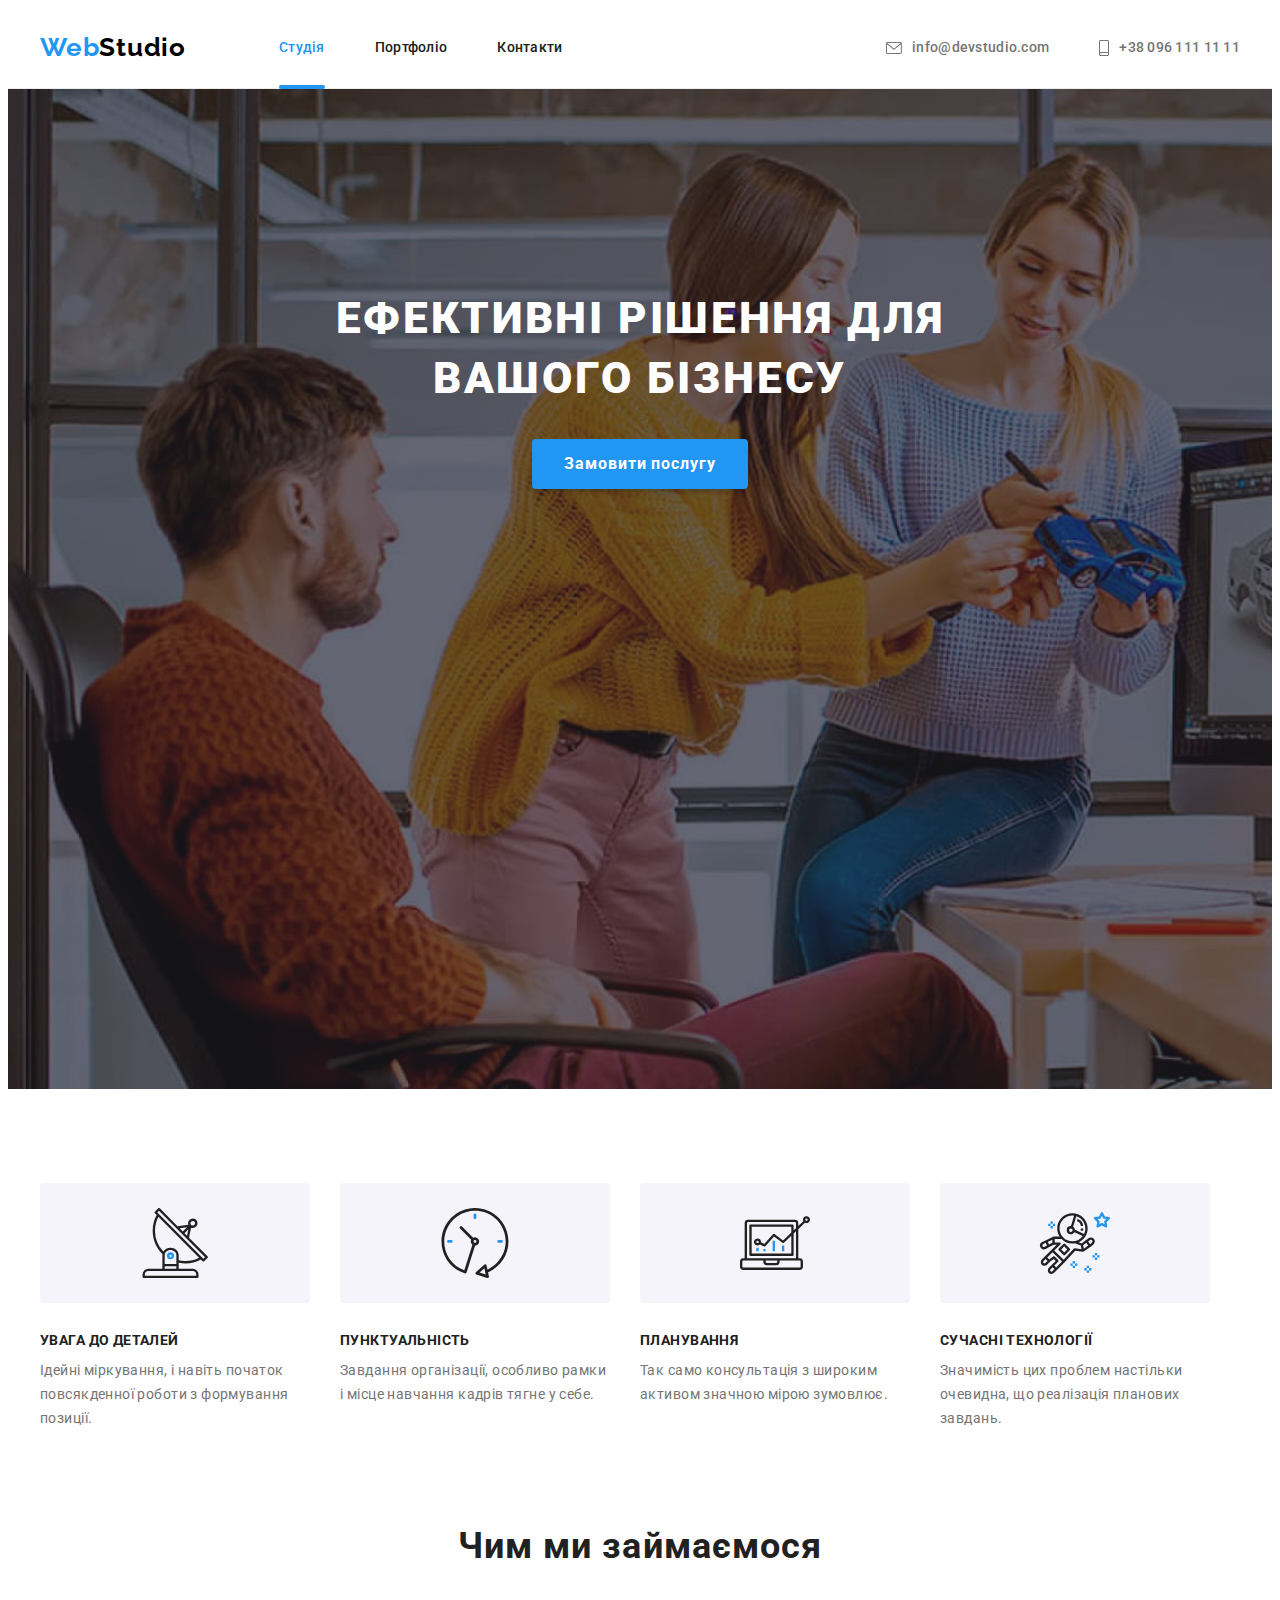
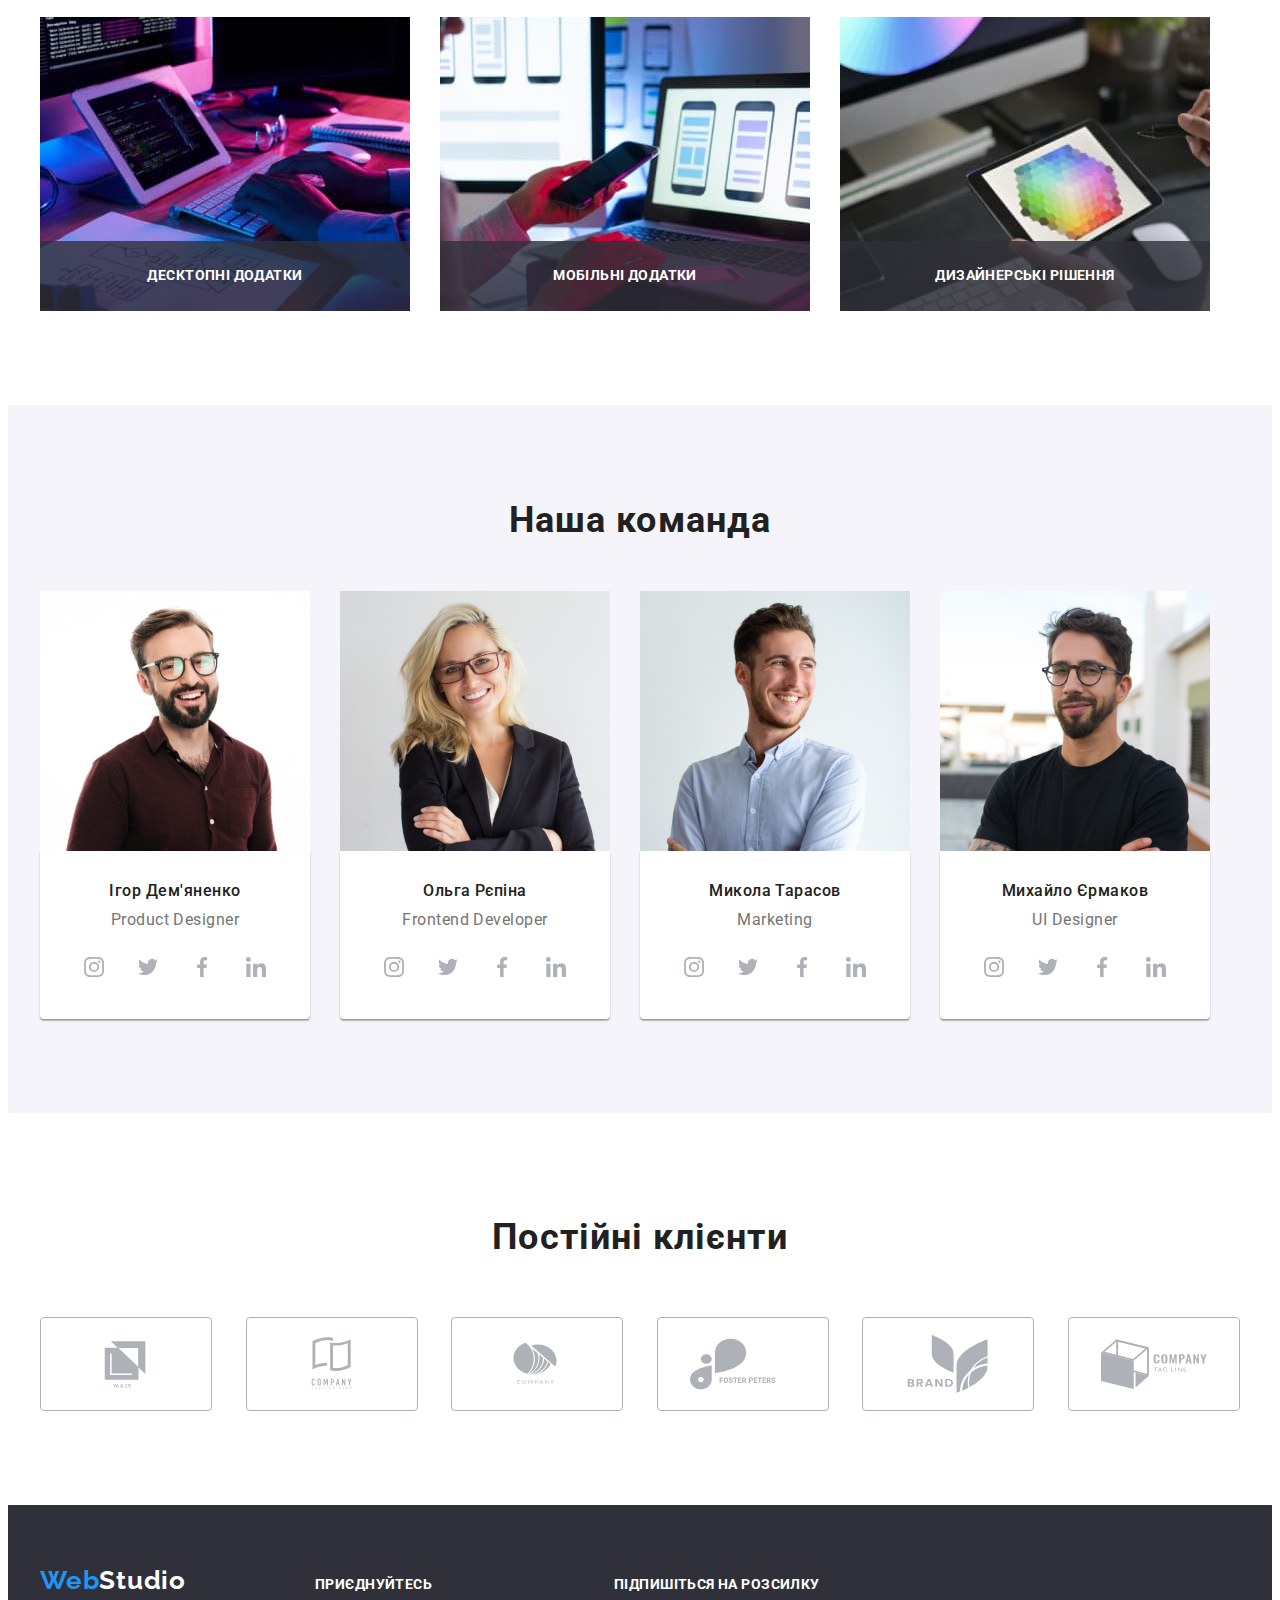
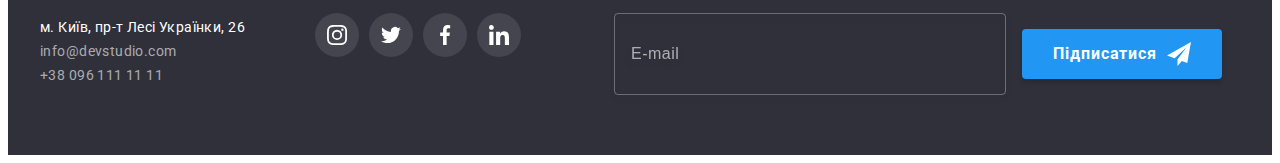
==== index.html @ be8a94b7 "add files" ====
<!DOCTYPE html>
<html lang="uk">
  <head>
    <meta charset="UTF-8" />
    <meta http-equiv="X-UA-Compatible" content="IE=edge" />
    <meta name="viewport" content="width=device-width, initial-scale=1.0" />
    <title>Document</title>
    <link rel="preconnect" href="https://fonts.googleapis.com" />
    <link rel="preconnect" href="https://fonts.gstatic.com" crossorigin />
    <link
      href="https://fonts.googleapis.com/css2?family=Raleway:wght@700&family=Roboto:wght@400;500;700;900&display=swap"
      rel="stylesheet"
    />
    <link
      rel="stylesheet"
      href="https://cdnjs.cloudflare.com/ajax/libs/modern-normalize/1.1.0/modern-normalize.min.css"
      integrity="sha512-wpPYUAdjBVSE4KJnH1VR1HeZfpl1ub8YT/NKx4PuQ5NmX2tKuGu6U/JRp5y+Y8XG2tV+wKQpNHVUX03MfMFn9Q=="
      crossorigin="anonymous"
      referrerpolicy="no-referrer"
    />
    <link rel="stylesheet" href="./css/styles.css" />
    <link rel="stylesheet" href="./css/main.min.css" />
  </head>
  <body>
    <!-- хедер -->
    <header class="page-header">
      <div class="container">
        <nav class="navigate">
          <a href="./index.html" class="logo"
            ><span class="title-logo">Web</span>Studio</a
          >

          <!-- навігація -->
          <div class="nav-c">
            <ul class="site-nav">
              <li class="item current">
                <a href="./index.html" class="link">Студія</a>
              </li>
              <li class="item">
                <a href="./portfolio.html" class="link">Портфоліо</a>
              </li>
              <li class="item"><a href="" class="link">Контакти</a></li>
            </ul>
          </div>
        </nav>

        <!-- контакти -->
        <ul class="site-contacts">
          <li class="item">
            <a href="mailto:info@devstudio.com" class="contact-link link"
              ><svg class="icon-envelope" widht="16" height="12">
                <use href="./images/sprite.svg#icon-envelope"></use></svg
              >info@devstudio.com</a
            >
          </li>

          <li class="item">
            <a href="tel:+380961111111" class="contact-link link"
              ><svg class="icon-tel" widht="10" height="16">
                <use href="./images/sprite.svg#icon-smartphone"></use></svg
              >+38 096 111 11 11</a
            >
          </li>
        </ul>
      </div>
    </header>

    <main>
      <!-- герой -->
      <section class="section-hero section">
        <div class="container">
          <h1 class="hero-title">
            Ефективні рішення для <br />
            вашого бізнесу
          </h1>
          <button type="button" class="button-hero button" data-modal-open>
            Замовити послугу
          </button>
        </div>
      </section>

      <!-- блок 1 -->

      <section class="section-features section">
        <div class="container">
          <h2 class="features-title visually-hidden">Особливості</h2>

          <ul class="features-items">
            <li class="item-list">
              <div class="icon-features">
                <svg class="icon-antenna" widht="70" height="70">
                  <use href="./images/sprite.svg#icon-antenna"></use>
                </svg>
              </div>

              <h3 class="title-item-list">УВАГА ДО ДЕТАЛЕЙ</h3>
              <p class="features-items-text">
                Ідейні міркування, і навіть початок повсякденної роботи з
                формування позиції.
              </p>
            </li>

            <li class="item-list">
              <div class="icon-features">
                <svg class="icon-clock" widht="70" height="70">
                  <use href="./images/sprite.svg#icon-clock"></use>
                </svg>
              </div>
              <h3 class="title-item-list">ПУНКТУАЛЬНІСТЬ</h3>
              <p class="features-items-text">
                Завдання організації, особливо рамки і місце навчання кадрів
                тягне у себе.
              </p>
            </li>

            <li class="item-list">
              <div class="icon-features">
                <svg class="icon-diagram" widht="70" height="70">
                  <use href="./images/sprite.svg#icon-diagram"></use>
                </svg>
              </div>
              <h3 class="title-item-list">ПЛАНУВАННЯ</h3>
              <p class="features-items-text">
                Так само консультація з широким активом значною мірою зумовлює.
              </p>
            </li>

            <li class="item-list">
              <div class="icon-features">
                <svg class="icon-astronaut" widht="70" height="70">
                  <use href="./images/sprite.svg#icon-astronaut"></use>
                </svg>
              </div>
              <h3 class="title-item-list">СУЧАСНІ ТЕХНОЛОГІЇ</h3>
              <p class="features-items-text">
                Значимість цих проблем настільки очевидна, що реалізація
                планових завдань.
              </p>
            </li>
          </ul>
        </div>
      </section>

      <!-- блок 2 -->
      <section class="section-work section">
        <div class="container">
          <h2 class="work-title">Чим ми займаємося</h2>

          <ul class="work-list">
            <li class="wokr-list-item">
              <div class="wokr-list-thumb">
                <img
                  src="./images/box-1.jpg"
                  alt="працюю з кодом"
                  width="370"
                  height="294"
                  class="work-pictures pictures"
                />
                <div class="team-name-box">
                  <p class="text-wokr-list-item">Десктопні додатки</p>
                </div>
              </div>
            </li>

            <li class="wokr-list-item">
              <div class="wokr-list-thumb">
                <img
                  src="./images/box-2.jpg"
                  alt="тримаю телефон"
                  width="370"
                  height="294"
                  class="work-pictures pictures"
                />
                <div class="team-name-box">
                  <p class="text-wokr-list-item">Мобільні додатки</p>
                </div>
              </div>
            </li>

            <li class="wokr-list-item">
              <div class="wokr-list-thumb">
                <img
                  src="./images/box-3.jpg"
                  alt="вибираю колір"
                  width="370"
                  height="294"
                  class="work-pictures pictures"
                />
                <div class="team-name-box">
                  <p class="text-wokr-list-item">Дизайнерські рішення</p>
                </div>
              </div>
            </li>
          </ul>
        </div>
      </section>

      <!-- блок 3 -->
      <section class="section-team section">
        <div class="container">
          <h2 class="team-title">Наша команда</h2>
          <!-- команда -->
          <ul class="team-list">
            <li class="team-list-item">
              <img
                src="./images/igor.jpg"
                alt="Ігор Дем'яненко"
                width="270"
                height="260"
                class="team-pictures pictures"
              />
              <div class="content">
                <h3 class="team-list-name">Ігор Дем'яненко</h3>
                <p class="team-text">Product Designer</p>
                <ul class="team-social-icon-list">
                  <li class="social-icon-item">
                    <a href="" class="linc-icon">
                      <svg class="social-icon" width="20" height="20">
                        <use href="./images/sprite.svg#icon-instagram-1"></use>
                      </svg>
                    </a>
                  </li>

                  <li class="social-icon-item">
                    <a href="" class="linc-icon">
                      <svg class="social-icon" width="20" height="20">
                        <use href="./images/sprite.svg#icon-twitter-1"></use>
                      </svg>
                    </a>
                  </li>

                  <li class="social-icon-item">
                    <a href="" class="linc-icon">
                      <svg class="social-icon" width="20" height="20">
                        <use href="./images/sprite.svg#icon-facebook-1"></use>
                      </svg>
                    </a>
                  </li>

                  <li class="social-icon-item">
                    <a href="" class="linc-icon">
                      <svg class="social-icon" width="20" height="20">
                        <use href="./images/sprite.svg#icon-linkedin-1"></use>
                      </svg>
                    </a>
                  </li>
                </ul>
              </div>
            </li>

            <li class="team-list-item">
              <img
                src="./images/olga.jpg"
                alt="Ольга Рєпіна"
                width="270"
                height="260"
                class="team-pictures pictures"
              />
              <div class="content">
                <h3 class="team-list-name">Ольга Рєпіна</h3>
                <p class="team-text">Frontend Developer</p>
                <ul class="team-social-icon-list">
                  <li class="social-icon-item">
                    <a href="" class="linc-icon">
                      <svg class="social-icon" width="20" height="20">
                        <use href="./images/sprite.svg#icon-instagram-1"></use>
                      </svg>
                    </a>
                  </li>

                  <li class="social-icon-item">
                    <a href="" class="linc-icon">
                      <svg class="social-icon" width="20" height="20">
                        <use href="./images/sprite.svg#icon-twitter-1"></use>
                      </svg>
                    </a>
                  </li>

                  <li class="social-icon-item">
                    <a href="" class="linc-icon">
                      <svg class="social-icon" width="20" height="20">
                        <use href="./images/sprite.svg#icon-facebook-1"></use>
                      </svg>
                    </a>
                  </li>

                  <li class="social-icon-item">
                    <a href="" class="linc-icon">
                      <svg class="social-icon" width="20" height="20">
                        <use href="./images/sprite.svg#icon-linkedin-1"></use>
                      </svg>
                    </a>
                  </li>
                </ul>
              </div>
            </li>

            <li class="team-list-item">
              <img
                src="./images/mykola.jpg"
                alt="Микола Тарасов"
                width="270"
                height="260"
                class="team-pictures pictures"
              />
              <div class="content">
                <h3 class="team-list-name">Микола Тарасов</h3>
                <p class="team-text">Marketing</p>
                <ul class="team-social-icon-list">
                  <li class="social-icon-item">
                    <a href="" class="linc-icon">
                      <svg class="social-icon" width="20" height="20">
                        <use href="./images/sprite.svg#icon-instagram-1"></use>
                      </svg>
                    </a>
                  </li>

                  <li class="social-icon-item">
                    <a href="" class="linc-icon">
                      <svg class="social-icon" width="20" height="20">
                        <use href="./images/sprite.svg#icon-twitter-1"></use>
                      </svg>
                    </a>
                  </li>

                  <li class="social-icon-item">
                    <a href="" class="linc-icon">
                      <svg class="social-icon" width="20" height="20">
                        <use href="./images/sprite.svg#icon-facebook-1"></use>
                      </svg>
                    </a>
                  </li>

                  <li class="social-icon-item">
                    <a href="" class="linc-icon">
                      <svg class="social-icon" width="20" height="20">
                        <use href="./images/sprite.svg#icon-linkedin-1"></use>
                      </svg>
                    </a>
                  </li>
                </ul>
              </div>
            </li>

            <li class="team-list-item">
              <img
                src="./images/mykhailo.jpg"
                alt="Михайло Єрмаков"
                width="270"
                height="260"
                class="team-pictures pictures"
              />
              <div class="content">
                <h3 class="team-list-name">Михайло Єрмаков</h3>
                <p class="team-text">UI Designer</p>
                <ul class="team-social-icon-list">
                  <li class="social-icon-item">
                    <a href="" class="linc-icon">
                      <svg class="social-icon" width="20" height="20">
                        <use href="./images/sprite.svg#icon-instagram-1"></use>
                      </svg>
                    </a>
                  </li>

                  <li class="social-icon-item">
                    <a href="" class="linc-icon">
                      <svg class="social-icon" width="20" height="20">
                        <use href="./images/sprite.svg#icon-twitter-1"></use>
                      </svg>
                    </a>
                  </li>

                  <li class="social-icon-item">
                    <a href="" class="linc-icon">
                      <svg class="social-icon" width="20" height="20">
                        <use href="./images/sprite.svg#icon-facebook-1"></use>
                      </svg>
                    </a>
                  </li>

                  <li class="social-icon-item">
                    <a href="" class="linc-icon">
                      <svg class="social-icon" width="20" height="20">
                        <use href="./images/sprite.svg#icon-linkedin-1"></use>
                      </svg>
                    </a>
                  </li>
                </ul>
              </div>
            </li>
          </ul>
        </div>
      </section>
    </main>

    <!-- ПОСТІЙНІ КЛІЄНТИ -->

    <section class="section-clients section">
      <div class="container">
        <h2 class="clients-title">Постійні клієнти</h2>
        <ul class="clients-list">
          <li class="client-item">
            <a href="" class="client-linc-icon">
              <svg class="client-icon" width="106" height="60">
                <use href="./images/sprite.svg#icon-logo1"></use>
              </svg>
            </a>
          </li>

          <li class="client-item">
            <a href="" class="client-linc-icon">
              <svg class="client-icon" width="106" height="60">
                <use href="./images/sprite.svg#icon-logo-2"></use>
              </svg>
            </a>
          </li>

          <li class="client-item">
            <a href="" class="client-linc-icon">
              <svg class="client-icon" width="106" height="60">
                <use href="./images/sprite.svg#icon-client-logo-3"></use>
              </svg>
            </a>
          </li>

          <li class="client-item">
            <a href="" class="client-linc-icon">
              <svg class="client-icon" width="106" height="60">
                <use href="./images/sprite.svg#icon-logo-4"></use>
              </svg>
            </a>
          </li>

          <li class="client-item">
            <a href="" class="client-linc-icon">
              <svg class="client-icon" width="106" height="60">
                <use href="./images/sprite.svg#icon-logo-5"></use>
              </svg>
            </a>
          </li>

          <li class="client-item">
            <a href="" class="client-linc-icon">
              <svg class="client-icon" width="106" height="60">
                <use href="./images/sprite.svg#icon-logo-6"></use>
              </svg>
            </a>
          </li>
        </ul>
      </div>
    </section>

    <!-- футер -->
    <footer class="footer-items">
      <div class="container">
        <div class="address-container">
          <a href="./index.html" class="logo logo-footer"
            ><span class="title-logo">Web</span>Studio
          </a>

          <!-- адреса -->
          <address class="address-items">
            <div class="address-container">
              <ul class="address-list">
                <li class="address-place">
                  <a
                    href="https://www.google.com/maps/place/%D0%B1%D1%83%D0%BB%D1%8C%D0%B2%D0%B0%D1%80+%D0%9B%D0%B5%D1%81%D1%96+%D0%A3%D0%BA%D1%80%D0%B0%D1%97%D0%BD%D0%BA%D0%B8,+26,+%D0%9A%D0%B8%D1%97%D0%B2,+02000/@50.4267703,30.537616,18z/data=!4m5!3m4!1s0x40d4cf0e033ecbe9:0x57a4dffefec77da0!8m2!3d50.4265807!4d30.5383859"
                    target="_blank"
                    rel="noopener noreferrer"
                    class="link"
                    ><span class="place-text"
                      >м. Київ, пр-т Лесі Українки, 26</span
                    >
                  </a>
                </li>
                <li class="address-contacts">
                  <a href="mailto:info@devstudio.com" class="link"
                    >info@devstudio.com</a
                  >
                </li>

                <li class="address-contacts">
                  <a href="tel:+380961111111" class="link">+38 096 111 11 11</a>
                </li>
              </ul>
            </div>
          </address>
        </div>

        <div class="social-container">
          <h2 class="footer-social-title">Приєднуйтесь</h2>
          <ul class="footer-social-icon-list">
            <li class="social-icon-item">
              <a href="" class="linc-icon bot">
                <svg class="social-icon join" width="20" height="20">
                  <use href="./images/sprite.svg#icon-instagram-1"></use>
                </svg>
              </a>
            </li>

            <li class="social-icon-item">
              <a href="" class="linc-icon bot">
                <svg class="social-icon join" width="20" height="20">
                  <use href="./images/sprite.svg#icon-twitter-1"></use>
                </svg>
              </a>
            </li>

            <li class="social-icon-item">
              <a href="" class="linc-icon bot">
                <svg class="social-icon join" width="20" height="20">
                  <use href="./images/sprite.svg#icon-facebook-1"></use>
                </svg>
              </a>
            </li>

            <li class="social-icon-item">
              <a href="" class="linc-icon bot">
                <svg class="social-icon join" width="20" height="20">
                  <use href="./images/sprite.svg#icon-linkedin-1"></use>
                </svg>
              </a>
            </li>
          </ul>
        </div>
        <div class="label-form">
          <p class="form-title">Підпишіться на розсилку</p>
          <form class="submit-form">
            <input
              type="email"
              name="mail"
              class="mail-text"
              placeholder="E-mail"
            />

            <button type="submit" class="button-send">
              Підписатися
              <svg class="btn-icon" width="24" height="24">
                <use href="./images/icons.svg#icon-send"></use>
              </svg>
            </button>
          </form>
        </div>
      </div>
    </footer>

    <!-- МОДАЛЬНЕ ВІКНО -->
    <section>
      <div class="backdrop is-hidden" data-modal>
        <div role="group" class="modal">
          <form class="modal-form form">
            <p class="modal-title">Залиште свої дані, ми вам передзвонимо</p>

            <div class="form-field">
              <label class="form-label" for="name">Ім'я</label>
              <div class="input-wrap">
                <input class="form-input" type="text" name="name" id="name" />
                <svg class="modal-icon" width="18" height="18">
                  <use href="./images/icons.svg#icon-person-black"></use>
                </svg>
              </div>
            </div>

            <div class="form-field">
              <label class="form-label" for="tel">Телефон</label>
              <div class="input-wrap">
                <input class="form-input" type="tel" name="tel" id="tel" />
                <svg class="modal-icon" width="18" height="18">
                  <use href="./images/icons.svg#icon-phone-black"></use>
                </svg>
              </div>
            </div>

            <div class="form-field">
              <label class="form-label" for="mail">Пошта</label>
              <div class="input-wrap">
                <input class="form-input" type="email" name="mail" id="mail" />
                <svg class="modal-icon" width="18" height="18">
                  <use href="./images/icons.svg#icon-email-black"></use>
                </svg>
              </div>
            </div>

            <div class="form-field">
              <label class="form-label" for="coment">Коментар</label>
              <textarea
                name="coment"
                id="coment"
                rows="6"
                placeholder="Введіть текст"
              ></textarea>
            </div>

            <div class="form-cotnract">
              <input
                class="input-btn visually-hidden"
                type="checkbox"
                name="contract"
                id="contract"
              />
              <label class="contract-label" for="contract">
                <span>
                  <svg class="contract-icon" width="16" height="15">
                    <use href="./images/icons.svg#icon-Vector-check"></use></svg
                ></span>
                Погоджуюся з розсилкою та приймаю
                <a href="" class="contract-link">Умови договору</a></label
              >
            </div>

            <div class="form-send">
              <button type="submit" class="btn-modal-send button">
                Відправити
              </button>
            </div>

            <button class="btn-modal" data-modal-close>
              <svg class="icon-close" width="18" height="18">
                <use href="./images/icons.svg#icon-close"></use>
              </svg>
            </button>
          </form>
        </div>
      </div>
    </section>

    <script src="./js/modal.js"></script>
  </body>
</html>
---- css/styles.css ----
:root {
  --primari-text-color: #212121;
  --title-text-color: #212121;
  --accent-color: #2196f3;
  --accent-button-color: #2196f3;
  --button-text-color: #ffffff;
  --primari-bcg-color: #f5f5f5;
  --paragraph-text: #757575;
}

body {
  font-family: "Roboto", sans-serif;
  color: var(--primari-text-color);
  background-color: #ffffff;
}

/* НАВІГАЦІЯ */

.logo {
  padding-top: 24px;
  padding-bottom: 25px;

  text-decoration: none;
  font-family: "Raleway", sans-serif;
  font-weight: 700;
  font-size: 26px;
  line-height: 1.19;

  letter-spacing: 0.03em;
  color: #000000;
}

.title-logo {
  color: #2196f3;
}

/* Футер лого */

footer .logo {
  color: #ffffff;
}

.section {
  padding-top: 94px;
  padding-bottom: 94px;
  /* outline: 2px solid tomato; */
  max-width: 1600px;
}

h1,
h2,
h3,
h4,
h5,
h6,
p,
ul {
  margin-top: 0;
  margin-bottom: 0;
}

/*------------- ХЕДЕР -------------*/



a {
  font-family: inherit;
  outline: none;
}

a.link {
  color: var(--primari-text-color);
}

.link {
  text-decoration: none;
  display: block;

  transition-property: color;
  transition-duration: 250ms;
  transition-timing-function: cubic-bezier(0.4, 0, 0.2, 1);
}

.address-items .link {
  display: flex;
  text-decoration: none;
}

.site-contacts {
  display: flex;
  align-items: center;

  margin-left: auto;
  padding-left: 0;
}

.site-contacts .item {
  display: inline-flex;
  padding-top: 32px;
  padding-bottom: 32px;
}

.site-contacts .item + .item {
  margin-left: 50px;
}

.site-contacts .link {
  font-weight: 500;
  font-size: 14px;
  line-height: 1.14;
  letter-spacing: 0.02em;

  color: #757575;
}

.item {
  position: relative;
}

.current .link {
  color: var(--accent-color);
}

.item.current .link::after {
  position: absolute;

  display: inline-block;

  content: "";

  width: 100%;
  height: 4px;

  bottom: -1px;
  left: 0;

  background: var(--accent-color);
  border-radius: 2px;
}

ul {
  list-style: none;
  font-style: normal;
}

.link:hover,
.link:focus {
  color: var(--accent-color);
}

img {
  display: block;
}

.icon-contact {
  display: flex;
}

.contact-link {
  display: flex;
  align-items: center;
  fill: #757575;
}

.icon-envelope {
  width: 16px;
  height: 12px;
  margin-right: 10px;
  fill: inherit;

  transition: fill 250ms cubic-bezier(0.4, 0, 0.2, 1);
}

.contact-link.link:hover,
.contact-link.link:focus {
  fill: var(--accent-color);
}

.icon-tel {
  display: flex;

  width: 10px;
  height: 16px;
  margin-right: 10px;

  fill: inherit;
  transition: fill 250ms cubic-bezier(0.4, 0, 0.2, 1);
}

/*------------- ГЕРОЙ -------------*/

.section-hero.section {
  max-width: 1600px;
  height: 600px;
  padding-top: 200px;
  padding-bottom: 200px;

  background-image: linear-gradient(
      to right,
      rgba(47, 48, 58, 0.4),
      rgba(47, 48, 58, 0.4)
    ),
    url(../images/hero.jpg);
  background-size: cover;
  background-repeat: no-repeat;
  background-color: #c4c4c4;
}

.section-hero {
  background-color: #2f303a;
  text-align: center;
}

.hero-title {
  text-align: center;

  font-weight: 900;
  font-size: 44px;
  line-height: 1.36;

  letter-spacing: 0.06em;
  text-transform: uppercase;

  color: #ffffff;
  margin-bottom: 30px;
}

/*------------- КНОПКИ -------------*/

button {
  display: inline-block;
  font-family: inherit;
  cursor: pointer;
  text-align: center;

  outline: none;
}

.button {
  background: #f5f4fa;
  border-radius: 4px;
  padding: 6px 22px;

  transition-property: color, background-color, box-shadow;
  transition-duration: 250ms;
  transition-timing-function: cubic-bezier(0.4, 0, 0.2, 1);
}

.button-hero {
  border: none;
  font-weight: 700;
  font-size: 16px;
  line-height: 1.88;

  min-width: 216px;
  padding: 10px 32px;

  letter-spacing: 0.06em;

  outline: none;

  background: #2196f3;
  box-shadow: 0px 4px 4px rgba(0, 0, 0, 0.15);
  border-radius: 4px;
  color: var(--button-text-color);

  transition-property: background-color;
  transition-duration: 250ms;
  transition-timing-function: cubic-bezier(0.4, 0, 0.2, 1);
}

.button:hover,
.button:focus {
  /* padding: 6px 25px; */
  color: #ffffff;
  background-color: var(--accent-color);

  box-shadow: 0px 3px 1px rgba(0, 0, 0, 0.1), 0px 1px 2px rgba(0, 0, 0, 0.08),
    0px 2px 2px rgba(0, 0, 0, 0.12);
  border-radius: 4px;
}

.button-hero:active {
  background: #188ce8;
}

/*------------- БЛОК 1 -------------*/

/* .section-features {} */

.features-title {
  color: var(--primari-bcg-color);
}

.features-items {
  display: flex;
  padding-left: 0;
}

.features-items .item-list:not(:last-child) {
  margin-right: 30px;
}

.features-items .item-list {
  max-width: 270px;
}

/* .item-list {} */

/* .item-list::before {
  display: block;
  content: "";
  height: 120px;

  background: #f5f4fa;
  border-radius: 4px;

  margin-bottom: 30px;

  background-size: contain;
  background-repeat: no-repeat;
  background-position: center;
} */

.title-item-list {
  font-weight: 700;
  font-size: 14px;
  line-height: 1.14;
  letter-spacing: 0.03em;
  text-transform: uppercase;

  color: var(--primari-text-color);

  margin-bottom: 10px;
}

.icon-features {
  display: flex;
  align-items: center;
  width: 270px;
  height: 120px;

  background: #f5f4fa;
  border-radius: 4px;

  margin-bottom: 30px;
}

.features-items-text {
  font-size: 14px;
  line-height: 1.71;

  letter-spacing: 0.03em;

  color: var(--paragraph-text);
}

/*------------- БЛОК 2 -------------*/

.section-work {
  padding-top: 0;
}

.work-title {
  font-weight: 700;
  font-size: 36px;
  line-height: 1.17;
  text-align: center;
  letter-spacing: 0.03em;

  color: var(--primari-text-color);

  margin-bottom: 50px;
}

.work-list {
  padding: 0;
  display: flex;
  flex-wrap: wrap;
}

.wokr-list-item {
  display: flex;
  margin-right: 30px;
}

.wokr-list-item:nth-child(3n) {
  margin-right: 0;
}

.wokr-list-thumb {
  position: relative;
}

.text-wokr-list-item {
  font-weight: 700;
  font-size: 14px;
  line-height: 1.14;
  text-align: center;
  letter-spacing: 0.03em;
  text-transform: uppercase;

  color: #ffffff;
}

.team-name-box {
  position: absolute;

  bottom: 0;
  width: 100%;
  height: 70px;

  display: flex;
  justify-content: center;
  align-items: center;

  background: rgba(47, 48, 58, 0.8);
}
/* .work-pictures {} */

/*------------- БЛОК 3 -------------*/

.section-team {
  background-color: #f5f4fa;
}

.team-title {
  font-weight: 700;
  font-size: 36px;
  line-height: 1.17;
  text-align: center;
  letter-spacing: 0.03em;

  color: var(--primari-text-color);

  margin-bottom: 50px;
}

.team-list {
  padding: 0;
  display: flex;
  text-align: center;
}

.team-list .content {
  padding-top: 30px;
  padding-bottom: 30px;

  box-shadow: 0px 1px 3px rgba(0, 0, 0, 0.12), 0px 1px 1px rgba(0, 0, 0, 0.14),
    0px 2px 1px rgba(0, 0, 0, 0.2);
  border-radius: 0px 0px 4px 4px;
}

.team-list-item {
  background-color: #ffffff;
  margin-right: 30px;
}

.team-list-item:nth-child(4n) {
  margin-right: 0;
}

/* .team-pictures { } */

.team-list-name {
  font-weight: 500;
  font-size: 16px;
  line-height: 1.19;

  letter-spacing: 0.03em;

  color: var(--primari-text-color);

  margin-bottom: 10px;
}

.team-text {
  font-size: 16px;
  line-height: 1.19;

  letter-spacing: 0.03em;

  color: var(--paragraph-text);

  margin-bottom: 16px;
}

/*------------- PAGES 2 PORTFOLIO -------------*/

/* .portfolio-section {} */

.portfolio-title {
  color: var(--primari-bcg-color);
}

.portfolio-nav {
  display: flex;
  justify-content: center;

  padding-left: 0;
  margin-bottom: 50px;
}

.portfolio-nav .item {
  margin-right: 8px;
}

.portfolio-nav .item:nth-child(5n) {
  margin-right: 0;
}

/*------------- Кнопки Навігації PORTFOLIO -------------*/

.button-portfolio {
  background: #f5f4fa;
  border-radius: 4px;
  border: none;
  font-weight: 500;
  font-size: 16px;
  line-height: 1.62;

  text-align: center;
  letter-spacing: 0.03em;

  color: #212121;
}

/*------------- ГАЛЕРЕЯ -------------*/

/* .gallery-section {} */

.gallery-title {
  color: var(--primari-bcg-color);
}

.gallery-list {
  display: flex;
  flex-wrap: wrap;

  padding-left: 0;
}

.gallery-list-item .content {
  padding: 20px 24px;
}

.gallery-icon {
  position: relative;
  display: block;
  border: 1px solid #eeeeee;

  transition: box-shadow 250ms cubic-bezier(0.4, 0, 0.2, 1);
}

.gallary-thumb {
  position: relative;
  overflow: hidden;
}

.gallary-effect-text {
  position: absolute;

  top: 0;
  width: 100%;
  height: 100%;
  padding: 63px 24px;

  font-weight: 400;
  font-size: 18px;
  line-height: 1.56;

  letter-spacing: 0.03em;

  color: #ffffff;

  background-color: rgba(33, 150, 243, 0.9);

  transform: translateY(100%);
  transition: transform 250ms cubic-bezier(0.4, 0, 0.2, 1);
}

.gallery-icon:hover .gallary-effect-text,
.gallery-icon:focus .gallary-effect-text {
  transform: translateY(0);
}

/* Фіксований розмір */

/* .gallery-list-item {
  width: 370px;

  margin-right: 30px;
  margin-bottom: 30px;

  border: 1px solid #eeeeee;
} */

/* Адаптивний розмір */

.gallery-list-item {
  width: calc((100% - 60px) / 3);
  margin-right: 30px;
  margin-bottom: 30px;
}

.gallery-list-item:nth-child(3n) {
  margin-right: 0;
}

.gallery-list-item:nth-last-child(-n + 3) {
  margin-bottom: 0;
}

.gallery-icon:hover,
.gallery-icon:focus {
  box-shadow: 0px 1px 1px rgba(0, 0, 0, 0.12), 0px 4px 4px rgba(0, 0, 0, 0.06),
    1px 4px 6px rgba(0, 0, 0, 0.16);
}

.gallery-list-title {
  font-weight: 700;
  font-size: 18px;
  line-height: 2;

  letter-spacing: 0.06em;

  color: var(--primari-text-color);
}

.gallery-text {
  font-size: 16px;
  line-height: 1.88;

  letter-spacing: 0.03em;

  color: var(--paragraph-text);
}
/*------------- ПОСТІЙНІ КЛІЄНТИ -------------*/

.section-clients {
  max-width: 1600px;
}

.clients-title {
  font-weight: 700;
  font-size: 36px;
  line-height: 1.67;
  text-align: center;
  letter-spacing: 0.03em;

  color: var(--title-text-color);

  margin-bottom: 50px;
}

.clients-list {
  display: flex;
  align-items: center;
  justify-content: space-between;
  padding: 0;
  fill: #afb1b8;
}

/*=========== ПОСИЛАННЯ НА ПОСТІЙНИХ КЛІЄНТІВ ===========*/

.client-linc-icon {
  display: flex;
  justify-content: center;
  align-items: center;
  width: 170px;
  height: 92px;

  outline: none;

  border: 1px solid #afb1b8;
  border-radius: 4px;

  transition-property: border;
  transition-duration: 250ms;
  transition-timing-function: cubic-bezier(0.4, 0, 0.2, 1);
}

.client-linc-icon:hover,
.client-linc-icon:focus {
  border: 1px solid var(--accent-color);
}

.client-icon {
  fill: #afb1b8;
  border: none;

  transition: fill 250ms cubic-bezier(0.4, 0, 0.2, 1);
}

.client-linc-icon:focus .client-icon,
.client-linc-icon:hover .client-icon {
  fill: var(--accent-color);
}

/*------------- FOOTER -------------*/

address {
  display: block;
}

.footer-items {
  padding-top: 60px;
  padding-bottom: 60px;

  max-width: 1600px;
  background-color: #2f303a;
}

.footer-items .container {
  display: flex;
}

.address-items {
  display: flex;
  margin-right: auto;
}

.address-list {
  display: inline-block;
  padding-left: 0;
}

/* .address-place {} */

.place-text {
  font-size: 14px;
  line-height: 1.71;

  letter-spacing: 0.03em;

  color: #ffffff;

  transition-property: color, background-color;
  transition-duration: 250ms;
  transition-timing-function: cubic-bezier(0.4, 0, 0.2, 1);
}

.link:hover > .place-text,
.link:focus > .place-text {
  color: var(--accent-color);
}

.address-contacts .link {
  font-size: 14px;
  line-height: 1.71;

  letter-spacing: 0.03em;

  color: rgba(255, 255, 255, 0.6);
}

.address-list .link:hover,
.address-list .link:focus {
  color: var(--accent-color);
}

.visually-hidden {
  position: absolute;
  white-space: nowrap;
  width: 1px;
  height: 1px;
  overflow: hidden;
  border: 0;
  padding: 0;
  clip: rect(0 0 0 0);
  clip-path: inset(50%);
  margin: -1px;
}

.logo-footer {
  display: flex;
  margin-bottom: 20px;

  padding: 0;
  margin-right: auto;
}

.address-place .link {
  margin-right: auto;
}

.address-container {
  display: flex;
  flex-direction: column;
}

.join-title {
  font-weight: 700;
  font-size: 14px;
  line-height: 1.42;
  letter-spacing: 0.03em;
  text-transform: uppercase;

  color: #ffffff;
}

.footer-icon-join {
  display: flex;
}

.social-icon-item {
  margin-right: 10px;
}

.social-icon-item:last-child {
  margin-right: 0;
}

.linc-icon.bot {
  background: rgba(255, 255, 255, 0.1);

  outline: none;

  transition-property: background;
  transition-duration: 250ms;
  transition-timing-function: cubic-bezier(0.4, 0, 0.2, 1);
}

.social-icon {
  fill: #afb1b8;
  transition: fill 250ms cubic-bezier(0.4, 0, 0.2, 1);
}

.social-icon.join {
  fill: #ffffff;
  transition: none;
}

.linc-icon {
  display: flex;
  align-items: center;
  justify-content: center;

  width: 44px;
  height: 44px;
  border-radius: 50%;

  outline: none;

  transition-property: fill, background-color;
  transition-duration: 250ms;
  transition-timing-function: cubic-bezier(0.4, 0, 0.2, 1);
}

.linc-icon:hover,
.linc-icon:focus {
  background-color: var(--accent-color);
}

.linc-icon:hover .social-icon,
.linc-icon:focus .social-icon {
  fill: #ffffff;
}

.team-social-icon-list {
  display: flex;
  justify-content: space-between;

  margin-right: 32px;
  margin-left: 32px;
  padding: 0;
}

.social-container {
  display: flex;
  flex-direction: column;
  margin-top: 12px;
  margin-left: 70px;
}

.footer-social-icon-list {
  display: flex;
  padding: 0;
}

.footer-social-title {
  font-weight: 700;
  font-size: 14px;
  line-height: 1.14;
  letter-spacing: 0.03em;
  text-transform: uppercase;

  color: #ffffff;

  margin-bottom: 20px;
}

.backdrop {
  position: fixed;
  top: 0;
  left: 0;

  width: 100%;
  height: 100%;

  background: rgba(47, 48, 58, 0.5);

  opacity: 1;
  transition: opacity 250ms cubic-bezier(0.4, 0, 0.2, 1);
}

.backdrop.is-hidden {
  opacity: 0;
  pointer-events: none;
  visibility: hidden;
}

.backdrop.is-hidden .modal {
  transform: translate(-50%, -50%) scale(2);
}

.modal {
  position: absolute;
  top: 50%;
  left: 50%;

  width: 528px;
  min-height: 581px;
  padding: 10px;

  background: #ffffff;
  box-shadow: 0px 1px 3px rgba(0, 0, 0, 0.12), 0px 1px 1px rgba(0, 0, 0, 0.14),
    0px 2px 1px rgba(0, 0, 0, 0.2);
  border-radius: 4px;

  transform: translate(-50%, -50%) scale(1);
  transition: transform 250ms cubic-bezier(0.4, 0, 0.2, 1);
}

.btn-modal {
  display: flex;
  align-items: center;
  justify-content: center;
  position: absolute;

  top: 8px;
  right: 8px;
  width: 30px;
  height: 30px;
  border-radius: 50%;

  padding: 0;

  color: #000000;

  font-size: 18px;

  background: #ffffff;
  border: 1px solid rgba(0, 0, 0, 0.1);
}

.icon-close {
  fill: #000000;
  background: #ffffff;

  transition: fill 250ms cubic-bezier(0.4, 0, 0.2, 1);
}

.icon-close:hover,
.icon-close:focus {
  fill: var(--accent-color);
}

.label-form {
  display: flex;
  flex-direction: column;
  margin-top: 12px;
  margin-left: 93px;
}

.form-title {
  font-weight: 700;
  font-size: 14px;
  line-height: 1.14;
  letter-spacing: 0.03em;
  text-transform: uppercase;

  color: #ffffff;

  margin-bottom: 20px;
}

.button-send {
  padding: 10px 28px;
  width: 200px;
  height: 50px;

  display: inline-flex;
  justify-content: center;
  align-items: center;

  font-weight: 700;
  font-size: 16px;
  line-height: 1.88;

  letter-spacing: 0.06em;

  color: #ffffff;

  background: #2196f3;
  box-shadow: 0px 4px 4px rgba(0, 0, 0, 0.15);
  border-radius: 4px;

  border: none;
}

.btn-icon {
  margin-left: 10px;
}

.mail-text {
  padding: 15px 16px;
  width: 358px;
  height: 50px;

  margin-right: 12px;

  outline: none;

  background-color: transparent;
  color: #ffffff;

  border: 1px solid rgba(255, 255, 255, 0.3);
  filter: drop-shadow(0px 4px 4px rgba(0, 0, 0, 0.15));
  border-radius: 4px;

  transition: border 250ms cubic-bezier(0.4, 0, 0.2, 1);
}

.mail-text:hover,
.mail-text:focus {
  border: 1px solid #2196f3;
}

.mail-text::placeholder {
  font-size: 16px;
  line-height: 1.25;

  letter-spacing: 0.03em;

  color: rgba(255, 255, 255, 0.6);
}

textarea {
  padding: 12px 16px;

  outline: none;
  resize: none;
  border: 1px solid rgba(33, 33, 33, 0.2);
  border-radius: 4px;

  transition: border 250ms cubic-bezier(0.4, 0, 0.2, 1);
}

textarea:hover,
textarea:focus {
  border: 1px solid #2196f3;
  cursor: pointer;
}

.form-field textarea::placeholder {
  font-size: 12px;
  line-height: 1.67;
  letter-spacing: 0.01em;

  color: rgba(117, 117, 117, 0.5);
}

.modal {
  padding: 40px;
  margin-left: auto;
  margin-right: auto;
}

.modal-title {
  font-weight: 700;
  font-size: 20px;
  line-height: 1.15;
  text-align: center;
  letter-spacing: 0.03em;

  color: #212121;

  margin-top: 0;
  margin-bottom: 12px;
}

.form-field {
  display: flex;
  flex-direction: column;

  margin-bottom: 10px;

  border: none;
}

.form-input {
  padding: 11px 12px;
  padding-top: 11px;
  padding-right: 12px;
  padding-bottom: 11px;
  padding-left: 42px;
  width: 100%;
  height: 40px;

  outline: none;

  background-color: transparent;

  border: 1px solid rgba(33, 33, 33, 0.2);
  border-radius: 4px;

  transition: border 250ms cubic-bezier(0.4, 0, 0.2, 1);
}

.modal-icon {
  position: absolute;
  left: 12px;
  top: 50%;
  transform: translateY(-50%);

  fill: #212121;

  transition: fill 250ms cubic-bezier(0.4, 0, 0.2, 1);
}

.form-input:hover + .modal-icon,
.form-input:focus + .modal-icon {
  fill: var(--accent-color);
}

.form-input:hover,
.form-input:focus {
  border: 1px solid #2196f3;
}

.input-wrap:hover > input {
  border: 1px solid #2196f3;
}

.input-wrap:hover > svg {
  fill: var(--accent-color);
}

.form-label {
  margin-bottom: 4px;
}

.contract-label {
  display: flex;
  align-items: center;
  font-size: 14px;
  line-height: 1.71;

  letter-spacing: 0.03em;

  color: #757575;
}

.btn-modal-send.button {
  font-weight: 700;
  font-size: 16px;
  line-height: 1.88;

  letter-spacing: 0.06em;

  max-width: 200px;

  color: #ffffff;

  padding: 10px 52px;

  background: #2196f3;
  box-shadow: 0px 4px 4px rgba(0, 0, 0, 0.15);
  border-radius: 4px;

  border: none;

  transition: background 250ms cubic-bezier(0.4, 0, 0.2, 1);
}

.btn-modal-send.button:hover,
.btn-modal-send.button:focus {
  background: #188ce8;
}

.contract-link {
  color: #2196f3;
}

.form-field label {
  font-size: 12px;
  line-height: 1.67;

  letter-spacing: 0.01em;

  color: #757575;
}

.form-cotnract {
  margin-top: 20px;
  margin-right: auto;
  margin-bottom: 30px;
  margin-left: 12px;
}

.form-send {
  display: flex;
  justify-content: center;
}

.input-wrap {
  position: relative;
  display: flex;
}

.modal-icon {
  position: absolute;
  left: 12px;
  top: 50%;
  transform: translateY(-50%);
}

/*============== КАСТОМНИЙ ЧЕКБОКС ========== */

.contract-label > span {
  display: flex;
  align-items: center;
  justify-content: center;

  width: 16px;
  height: 15px;
  border: 2px solid #212121;
  border-radius: 4px;
  margin-right: 7px;
  fill: transparent;

  transition: fill 250ms cubic-bezier(0.4, 0, 0.2, 1),
    border 250ms cubic-bezier(0.4, 0, 0.2, 1);
}

.input-btn:checked + .contract-label > span {
  background-color: var(--accent-color);
  border-color: transparent;
  fill: #ffffff;
}
---- css/main.min.css ----
.container{display:block;margin-left:auto;margin-right:auto;padding-left:15px;padding-right:15px;width:1200px}.navigate{display:flex}.page-header{max-width:1600px;border-bottom:1px solid #ececec}.page-header .container{display:flex;align-items:center}.site-nav{display:flex;align-items:center;margin-left:93px;padding-left:0;font-weight:500;font-size:14px;line-height:1.14;letter-spacing:.02em;color:#212121}.site-nav .item{padding-top:32px;padding-bottom:32px}.site-nav .item:not(:last-child){margin-right:50px}/*# sourceMappingURL=main.min.css.map */
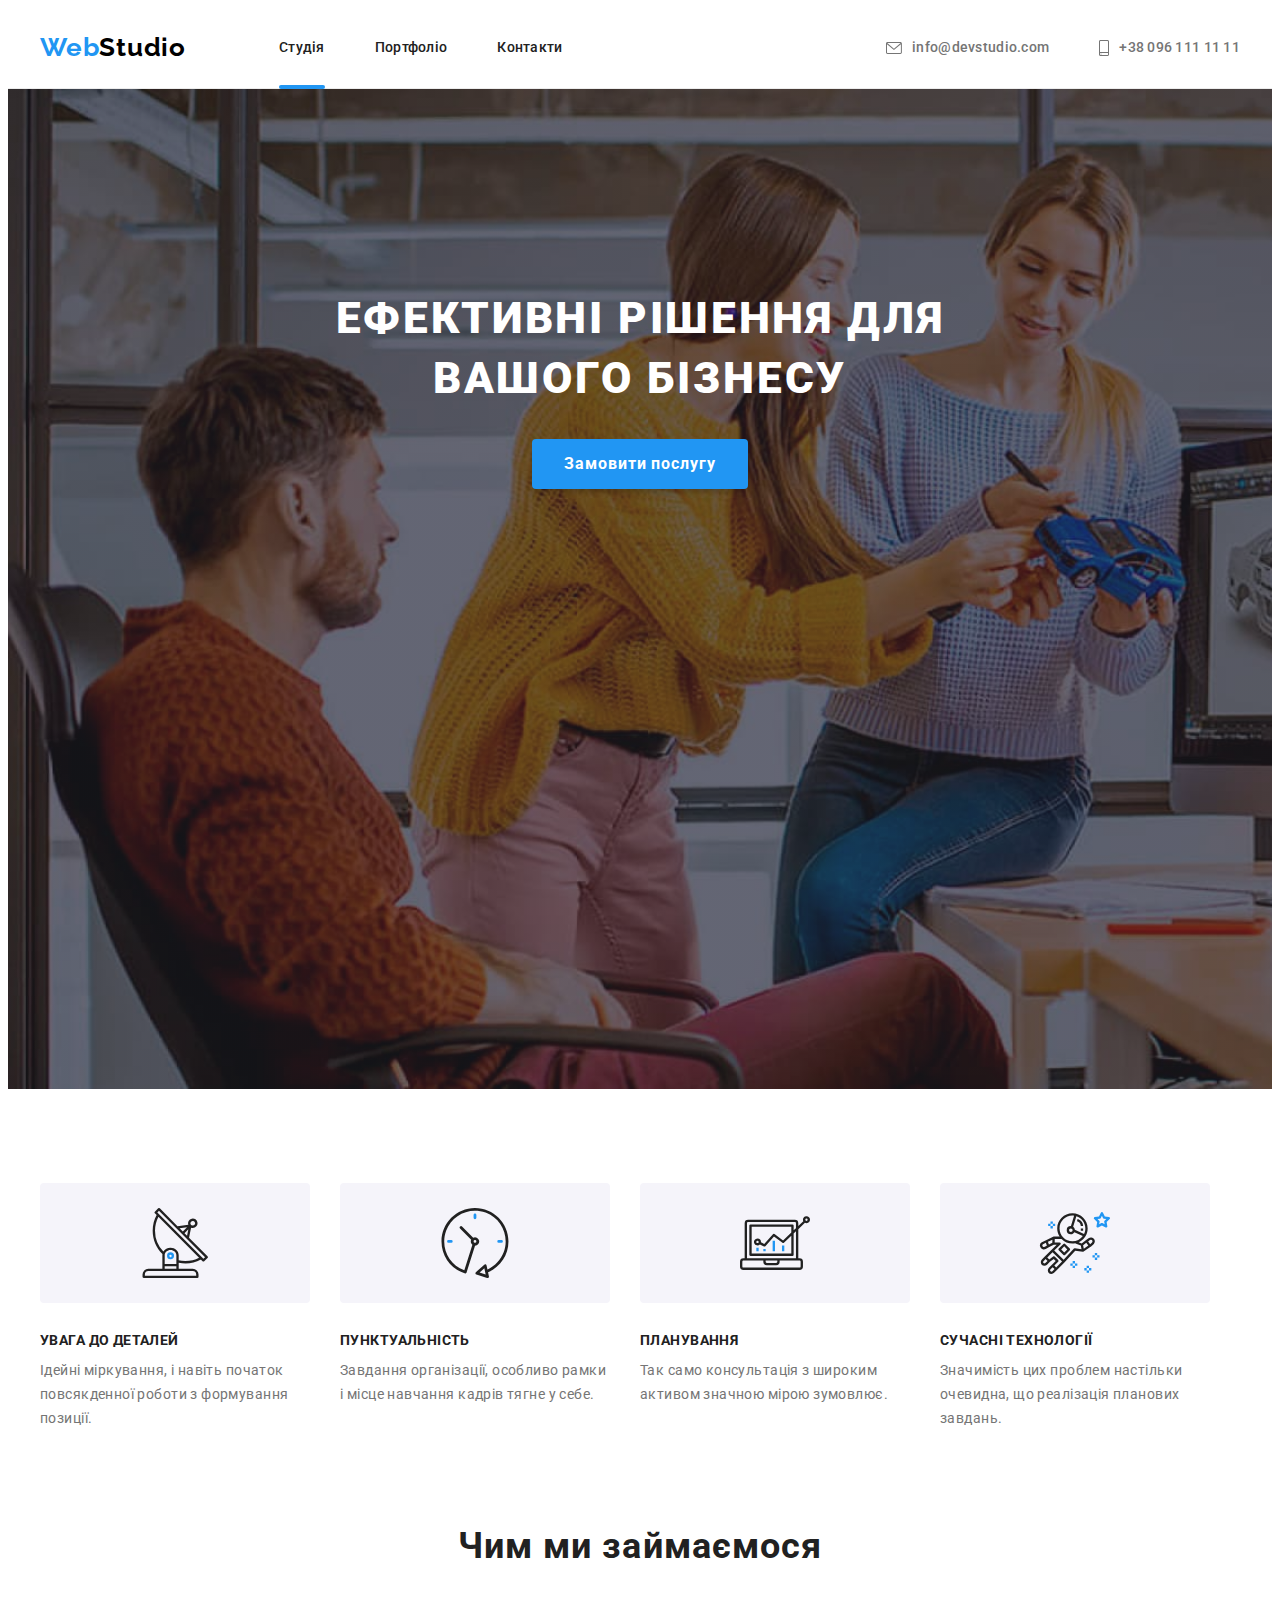
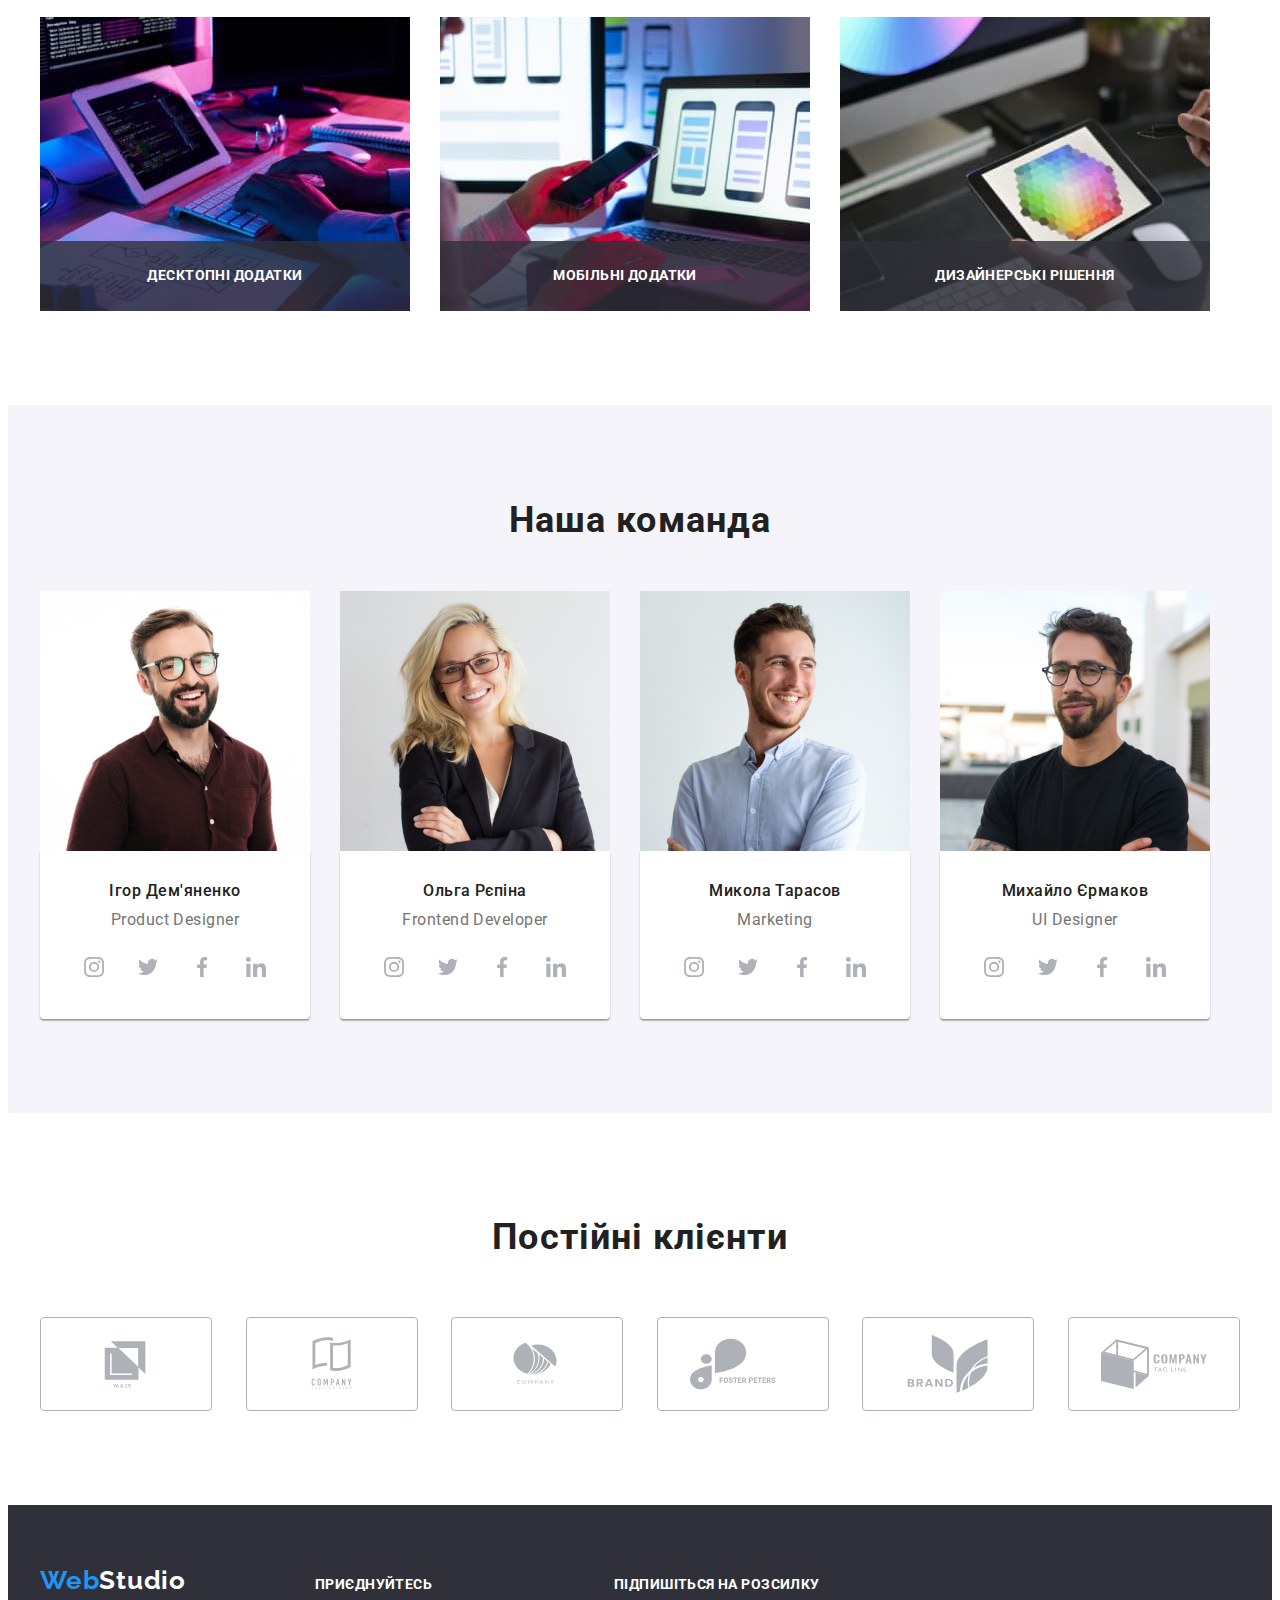
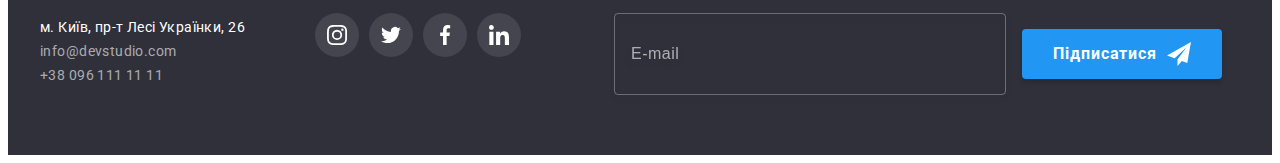
==== commit e87b49de: "BEM" ====
--- a/index.html
+++ b/index.html
@@ -24,38 +24,40 @@
   <body>
     <!-- хедер -->
     <header class="page-header">
-      <div class="container">
-        <nav class="navigate">
+      <div class="page-header__container container">
+        <nav class="page-header__navigate">
           <a href="./index.html" class="logo"
             ><span class="title-logo">Web</span>Studio</a
           >
 
           <!-- навігація -->
-          <div class="nav-c">
+          <div>
             <ul class="site-nav">
-              <li class="item current">
+              <li class="site-nav__item site-nav__item--current">
                 <a href="./index.html" class="link">Студія</a>
               </li>
-              <li class="item">
+              <li class="site-nav__item">
                 <a href="./portfolio.html" class="link">Портфоліо</a>
               </li>
-              <li class="item"><a href="" class="link">Контакти</a></li>
+              <li class="site-nav__item">
+                <a href="" class="link">Контакти</a>
+              </li>
             </ul>
           </div>
         </nav>
 
         <!-- контакти -->
         <ul class="site-contacts">
-          <li class="item">
-            <a href="mailto:info@devstudio.com" class="contact-link link"
+          <li class="site-contacts__item">
+            <a href="mailto:info@devstudio.com" class="site-contacts__link link"
               ><svg class="icon-envelope" widht="16" height="12">
                 <use href="./images/sprite.svg#icon-envelope"></use></svg
               >info@devstudio.com</a
             >
           </li>
 
-          <li class="item">
-            <a href="tel:+380961111111" class="contact-link link"
+          <li class="site-contacts__item">
+            <a href="tel:+380961111111" class="site-contacts__link link"
               ><svg class="icon-tel" widht="10" height="16">
                 <use href="./images/sprite.svg#icon-smartphone"></use></svg
               >+38 096 111 11 11</a
@@ -67,13 +69,13 @@
 
     <main>
       <!-- герой -->
-      <section class="section-hero section">
-        <div class="container">
+      <section class="hero section">
+        <div class="hero__container container">
           <h1 class="hero-title">
             Ефективні рішення для <br />
             вашого бізнесу
           </h1>
-          <button type="button" class="button-hero button" data-modal-open>
+          <button type="button" class="hero__button button" data-modal-open>
             Замовити послугу
           </button>
         </div>
@@ -81,58 +83,58 @@
 
       <!-- блок 1 -->
 
-      <section class="section-features section">
-        <div class="container">
-          <h2 class="features-title visually-hidden">Особливості</h2>
-
-          <ul class="features-items">
-            <li class="item-list">
-              <div class="icon-features">
+      <section class="features section">
+        <div class="features__container container">
+          <h2 class="features__title visually-hidden">Особливості</h2>
+
+          <ul class="features__list">
+            <li class="features__item">
+              <div class="features__icon">
                 <svg class="icon-antenna" widht="70" height="70">
                   <use href="./images/sprite.svg#icon-antenna"></use>
                 </svg>
               </div>
 
-              <h3 class="title-item-list">УВАГА ДО ДЕТАЛЕЙ</h3>
-              <p class="features-items-text">
+              <h3 class="features__name">УВАГА ДО ДЕТАЛЕЙ</h3>
+              <p class="features__text">
                 Ідейні міркування, і навіть початок повсякденної роботи з
                 формування позиції.
               </p>
             </li>
 
-            <li class="item-list">
-              <div class="icon-features">
+            <li class="features__item">
+              <div class="features__icon">
                 <svg class="icon-clock" widht="70" height="70">
                   <use href="./images/sprite.svg#icon-clock"></use>
                 </svg>
               </div>
-              <h3 class="title-item-list">ПУНКТУАЛЬНІСТЬ</h3>
-              <p class="features-items-text">
+              <h3 class="features__name">ПУНКТУАЛЬНІСТЬ</h3>
+              <p class="features__text">
                 Завдання організації, особливо рамки і місце навчання кадрів
                 тягне у себе.
               </p>
             </li>
 
-            <li class="item-list">
-              <div class="icon-features">
+            <li class="features__item">
+              <div class="features__icon">
                 <svg class="icon-diagram" widht="70" height="70">
                   <use href="./images/sprite.svg#icon-diagram"></use>
                 </svg>
               </div>
-              <h3 class="title-item-list">ПЛАНУВАННЯ</h3>
-              <p class="features-items-text">
+              <h3 class="features__name">ПЛАНУВАННЯ</h3>
+              <p class="features__text">
                 Так само консультація з широким активом значною мірою зумовлює.
               </p>
             </li>
 
-            <li class="item-list">
-              <div class="icon-features">
+            <li class="features__item">
+              <div class="features__icon">
                 <svg class="icon-astronaut" widht="70" height="70">
                   <use href="./images/sprite.svg#icon-astronaut"></use>
                 </svg>
               </div>
-              <h3 class="title-item-list">СУЧАСНІ ТЕХНОЛОГІЇ</h3>
-              <p class="features-items-text">
+              <h3 class="features__name">СУЧАСНІ ТЕХНОЛОГІЇ</h3>
+              <p class="features__text">
                 Значимість цих проблем настільки очевидна, що реалізація
                 планових завдань.
               </p>
@@ -142,52 +144,52 @@
       </section>
 
       <!-- блок 2 -->
-      <section class="section-work section">
-        <div class="container">
-          <h2 class="work-title">Чим ми займаємося</h2>
-
-          <ul class="work-list">
-            <li class="wokr-list-item">
-              <div class="wokr-list-thumb">
+      <section class="products section">
+        <div class="products__container container">
+          <h2 class="products__title">Чим ми займаємося</h2>
+
+          <ul class="products__list">
+            <li class="products__item">
+              <div class="products__thumb">
                 <img
                   src="./images/box-1.jpg"
                   alt="працюю з кодом"
                   width="370"
                   height="294"
-                  class="work-pictures pictures"
+                  class="products__pictures pictures"
                 />
-                <div class="team-name-box">
-                  <p class="text-wokr-list-item">Десктопні додатки</p>
+                <div class="products__box">
+                  <p class="products__text">Десктопні додатки</p>
                 </div>
               </div>
             </li>
 
-            <li class="wokr-list-item">
-              <div class="wokr-list-thumb">
+            <li class="products__item">
+              <div class="products__thumb">
                 <img
                   src="./images/box-2.jpg"
                   alt="тримаю телефон"
                   width="370"
                   height="294"
-                  class="work-pictures pictures"
+                  class="products__pictures pictures"
                 />
-                <div class="team-name-box">
-                  <p class="text-wokr-list-item">Мобільні додатки</p>
+                <div class="products__box">
+                  <p class="products__text">Мобільні додатки</p>
                 </div>
               </div>
             </li>
 
-            <li class="wokr-list-item">
-              <div class="wokr-list-thumb">
+            <li class="products__item">
+              <div class="products__thumb">
                 <img
                   src="./images/box-3.jpg"
                   alt="вибираю колір"
                   width="370"
                   height="294"
-                  class="work-pictures pictures"
+                  class="products__pictures pictures"
                 />
-                <div class="team-name-box">
-                  <p class="text-wokr-list-item">Дизайнерські рішення</p>
+                <div class="products__box">
+                  <p class="products__text">Дизайнерські рішення</p>
                 </div>
               </div>
             </li>
@@ -196,50 +198,50 @@
       </section>
 
       <!-- блок 3 -->
-      <section class="section-team section">
-        <div class="container">
-          <h2 class="team-title">Наша команда</h2>
+      <section class="team section">
+        <div class="team__container container">
+          <h2 class="team__title">Наша команда</h2>
           <!-- команда -->
-          <ul class="team-list">
-            <li class="team-list-item">
+          <ul class="team__list">
+            <li class="team__item">
               <img
                 src="./images/igor.jpg"
                 alt="Ігор Дем'яненко"
                 width="270"
                 height="260"
-                class="team-pictures pictures"
+                class="team__pictures pictures"
               />
-              <div class="content">
-                <h3 class="team-list-name">Ігор Дем'яненко</h3>
-                <p class="team-text">Product Designer</p>
-                <ul class="team-social-icon-list">
-                  <li class="social-icon-item">
-                    <a href="" class="linc-icon">
-                      <svg class="social-icon" width="20" height="20">
+              <div class="team__employee">
+                <h3 class="team__name">Ігор Дем'яненко</h3>
+                <p class="team__text">Product Designer</p>
+                <ul class="networks">
+                  <li class="networks__item">
+                    <a href="" class="networks__link">
+                      <svg class="networks__icon" width="20" height="20">
                         <use href="./images/sprite.svg#icon-instagram-1"></use>
                       </svg>
                     </a>
                   </li>
 
-                  <li class="social-icon-item">
-                    <a href="" class="linc-icon">
-                      <svg class="social-icon" width="20" height="20">
+                  <li class="networks__item">
+                    <a href="" class="networks__link">
+                      <svg class="networks__icon" width="20" height="20">
                         <use href="./images/sprite.svg#icon-twitter-1"></use>
                       </svg>
                     </a>
                   </li>
 
-                  <li class="social-icon-item">
-                    <a href="" class="linc-icon">
-                      <svg class="social-icon" width="20" height="20">
+                  <li class="networks__item">
+                    <a href="" class="networks__link">
+                      <svg class="networks__icon" width="20" height="20">
                         <use href="./images/sprite.svg#icon-facebook-1"></use>
                       </svg>
                     </a>
                   </li>
 
-                  <li class="social-icon-item">
-                    <a href="" class="linc-icon">
-                      <svg class="social-icon" width="20" height="20">
+                  <li class="networks__item">
+                    <a href="" class="networks__link">
+                      <svg class="networks__icon" width="20" height="20">
                         <use href="./images/sprite.svg#icon-linkedin-1"></use>
                       </svg>
                     </a>
@@ -248,45 +250,45 @@
               </div>
             </li>
 
-            <li class="team-list-item">
+            <li class="team__item">
               <img
                 src="./images/olga.jpg"
                 alt="Ольга Рєпіна"
                 width="270"
                 height="260"
-                class="team-pictures pictures"
+                class="team__pictures pictures"
               />
-              <div class="content">
-                <h3 class="team-list-name">Ольга Рєпіна</h3>
-                <p class="team-text">Frontend Developer</p>
-                <ul class="team-social-icon-list">
-                  <li class="social-icon-item">
-                    <a href="" class="linc-icon">
-                      <svg class="social-icon" width="20" height="20">
+              <div class="team__employee">
+                <h3 class="team__name">Ольга Рєпіна</h3>
+                <p class="team__text">Frontend Developer</p>
+                <ul class="networks">
+                  <li class="networks__item">
+                    <a href="" class="networks__link">
+                      <svg class="networks__icon" width="20" height="20">
                         <use href="./images/sprite.svg#icon-instagram-1"></use>
                       </svg>
                     </a>
                   </li>
 
-                  <li class="social-icon-item">
-                    <a href="" class="linc-icon">
-                      <svg class="social-icon" width="20" height="20">
+                  <li class="networks__item">
+                    <a href="" class="networks__link">
+                      <svg class="networks__icon" width="20" height="20">
                         <use href="./images/sprite.svg#icon-twitter-1"></use>
                       </svg>
                     </a>
                   </li>
 
-                  <li class="social-icon-item">
-                    <a href="" class="linc-icon">
-                      <svg class="social-icon" width="20" height="20">
+                  <li class="networks__item">
+                    <a href="" class="networks__link">
+                      <svg class="networks__icon" width="20" height="20">
                         <use href="./images/sprite.svg#icon-facebook-1"></use>
                       </svg>
                     </a>
                   </li>
 
-                  <li class="social-icon-item">
-                    <a href="" class="linc-icon">
-                      <svg class="social-icon" width="20" height="20">
+                  <li class="networks__item">
+                    <a href="" class="networks__link">
+                      <svg class="networks__icon" width="20" height="20">
                         <use href="./images/sprite.svg#icon-linkedin-1"></use>
                       </svg>
                     </a>
@@ -295,45 +297,45 @@
               </div>
             </li>
 
-            <li class="team-list-item">
+            <li class="team__item">
               <img
                 src="./images/mykola.jpg"
                 alt="Микола Тарасов"
                 width="270"
                 height="260"
-                class="team-pictures pictures"
+                class="team__pictures pictures"
               />
-              <div class="content">
-                <h3 class="team-list-name">Микола Тарасов</h3>
-                <p class="team-text">Marketing</p>
-                <ul class="team-social-icon-list">
-                  <li class="social-icon-item">
-                    <a href="" class="linc-icon">
-                      <svg class="social-icon" width="20" height="20">
+              <div class="team__employee">
+                <h3 class="team__name">Микола Тарасов</h3>
+                <p class="team__text">Marketing</p>
+                <ul class="networks">
+                  <li class="networks__item">
+                    <a href="" class="networks__link">
+                      <svg class="networks__icon" width="20" height="20">
                         <use href="./images/sprite.svg#icon-instagram-1"></use>
                       </svg>
                     </a>
                   </li>
 
-                  <li class="social-icon-item">
-                    <a href="" class="linc-icon">
-                      <svg class="social-icon" width="20" height="20">
+                  <li class="networks__item">
+                    <a href="" class="networks__link">
+                      <svg class="networks__icon" width="20" height="20">
                         <use href="./images/sprite.svg#icon-twitter-1"></use>
                       </svg>
                     </a>
                   </li>
 
-                  <li class="social-icon-item">
-                    <a href="" class="linc-icon">
-                      <svg class="social-icon" width="20" height="20">
+                  <li class="networks__item">
+                    <a href="" class="networks__link">
+                      <svg class="networks__icon" width="20" height="20">
                         <use href="./images/sprite.svg#icon-facebook-1"></use>
                       </svg>
                     </a>
                   </li>
 
-                  <li class="social-icon-item">
-                    <a href="" class="linc-icon">
-                      <svg class="social-icon" width="20" height="20">
+                  <li class="networks__item">
+                    <a href="" class="networks__link">
+                      <svg class="networks__icon" width="20" height="20">
                         <use href="./images/sprite.svg#icon-linkedin-1"></use>
                       </svg>
                     </a>
@@ -342,45 +344,45 @@
               </div>
             </li>
 
-            <li class="team-list-item">
+            <li class="team__item">
               <img
                 src="./images/mykhailo.jpg"
                 alt="Михайло Єрмаков"
                 width="270"
                 height="260"
-                class="team-pictures pictures"
+                class="team__pictures pictures"
               />
-              <div class="content">
-                <h3 class="team-list-name">Михайло Єрмаков</h3>
-                <p class="team-text">UI Designer</p>
-                <ul class="team-social-icon-list">
-                  <li class="social-icon-item">
-                    <a href="" class="linc-icon">
-                      <svg class="social-icon" width="20" height="20">
+              <div class="team__employee">
+                <h3 class="team__name">Михайло Єрмаков</h3>
+                <p class="team__text">UI Designer</p>
+                <ul class="networks">
+                  <li class="networks__item">
+                    <a href="" class="networks__link">
+                      <svg class="networks__icon" width="20" height="20">
                         <use href="./images/sprite.svg#icon-instagram-1"></use>
                       </svg>
                     </a>
                   </li>
 
-                  <li class="social-icon-item">
-                    <a href="" class="linc-icon">
-                      <svg class="social-icon" width="20" height="20">
+                  <li class="networks__item">
+                    <a href="" class="networks__link">
+                      <svg class="networks__icon" width="20" height="20">
                         <use href="./images/sprite.svg#icon-twitter-1"></use>
                       </svg>
                     </a>
                   </li>
 
-                  <li class="social-icon-item">
-                    <a href="" class="linc-icon">
-                      <svg class="social-icon" width="20" height="20">
+                  <li class="networks__item">
+                    <a href="" class="networks__link">
+                      <svg class="networks__icon" width="20" height="20">
                         <use href="./images/sprite.svg#icon-facebook-1"></use>
                       </svg>
                     </a>
                   </li>
 
-                  <li class="social-icon-item">
-                    <a href="" class="linc-icon">
-                      <svg class="social-icon" width="20" height="20">
+                  <li class="networks__item">
+                    <a href="" class="networks__link">
+                      <svg class="networks__icon" width="20" height="20">
                         <use href="./images/sprite.svg#icon-linkedin-1"></use>
                       </svg>
                     </a>
@@ -395,53 +397,53 @@
 
     <!-- ПОСТІЙНІ КЛІЄНТИ -->
 
-    <section class="section-clients section">
-      <div class="container">
-        <h2 class="clients-title">Постійні клієнти</h2>
-        <ul class="clients-list">
-          <li class="client-item">
-            <a href="" class="client-linc-icon">
-              <svg class="client-icon" width="106" height="60">
+    <section class="clients section">
+      <div class="clients__container container">
+        <h2 class="clients__title">Постійні клієнти</h2>
+        <ul class="clients__list">
+          <li class="clients__item">
+            <a href="" class="clients__link link">
+              <svg class="clients__icon" width="106" height="60">
                 <use href="./images/sprite.svg#icon-logo1"></use>
               </svg>
             </a>
           </li>
 
-          <li class="client-item">
-            <a href="" class="client-linc-icon">
-              <svg class="client-icon" width="106" height="60">
+          <li class="clients__item">
+            <a href="" class="clients__link link">
+              <svg class="clients__icon" width="106" height="60">
                 <use href="./images/sprite.svg#icon-logo-2"></use>
               </svg>
             </a>
           </li>
 
-          <li class="client-item">
-            <a href="" class="client-linc-icon">
-              <svg class="client-icon" width="106" height="60">
+          <li class="clients__item">
+            <a href="" class="clients__link link">
+              <svg class="clients__icon" width="106" height="60">
                 <use href="./images/sprite.svg#icon-client-logo-3"></use>
               </svg>
             </a>
           </li>
 
-          <li class="client-item">
-            <a href="" class="client-linc-icon">
-              <svg class="client-icon" width="106" height="60">
+          <li class="clients__item">
+            <a href="" class="clients__link link">
+              <svg class="clients__icon" width="106" height="60">
                 <use href="./images/sprite.svg#icon-logo-4"></use>
               </svg>
             </a>
           </li>
 
-          <li class="client-item">
-            <a href="" class="client-linc-icon">
-              <svg class="client-icon" width="106" height="60">
+          <li class="clients__item">
+            <a href="" class="clients__link link">
+              <svg class="clients__icon" width="106" height="60">
                 <use href="./images/sprite.svg#icon-logo-5"></use>
               </svg>
             </a>
           </li>
 
-          <li class="client-item">
-            <a href="" class="client-linc-icon">
-              <svg class="client-icon" width="106" height="60">
+          <li class="clients__item">
+            <a href="" class="clients__link link">
+              <svg class="clients__icon" width="106" height="60">
                 <use href="./images/sprite.svg#icon-logo-6"></use>
               </svg>
             </a>
@@ -451,18 +453,18 @@
     </section>
 
     <!-- футер -->
-    <footer class="footer-items">
-      <div class="container">
-        <div class="address-container">
-          <a href="./index.html" class="logo logo-footer"
+    <footer class="page-footer">
+      <div class="page-footer__container container">
+        <div class="page-footer__contacts">
+          <a href="./index.html" class="page-footer__logo logo"
             ><span class="title-logo">Web</span>Studio
           </a>
 
           <!-- адреса -->
-          <address class="address-items">
-            <div class="address-container">
-              <ul class="address-list">
-                <li class="address-place">
+          <address class="address">
+            <div class="address__container">
+              <ul class="address__list">
+                <li class="address__place">
                   <a
                     href="https://www.google.com/maps/place/%D0%B1%D1%83%D0%BB%D1%8C%D0%B2%D0%B0%D1%80+%D0%9B%D0%B5%D1%81%D1%96+%D0%A3%D0%BA%D1%80%D0%B0%D1%97%D0%BD%D0%BA%D0%B8,+26,+%D0%9A%D0%B8%D1%97%D0%B2,+02000/@50.4267703,30.537616,18z/data=!4m5!3m4!1s0x40d4cf0e033ecbe9:0x57a4dffefec77da0!8m2!3d50.4265807!4d30.5383859"
                     target="_blank"
@@ -473,13 +475,13 @@
                     >
                   </a>
                 </li>
-                <li class="address-contacts">
+                <li class="address__contacts">
                   <a href="mailto:info@devstudio.com" class="link"
                     >info@devstudio.com</a
                   >
                 </li>
 
-                <li class="address-contacts">
+                <li class="address__contacts">
                   <a href="tel:+380961111111" class="link">+38 096 111 11 11</a>
                 </li>
               </ul>
@@ -487,55 +489,72 @@
           </address>
         </div>
 
-        <div class="social-container">
-          <h2 class="footer-social-title">Приєднуйтесь</h2>
-          <ul class="footer-social-icon-list">
-            <li class="social-icon-item">
-              <a href="" class="linc-icon bot">
-                <svg class="social-icon join" width="20" height="20">
+        <div class="social">
+          <h2 class="social__title">Приєднуйтесь</h2>
+          <ul class="networks networks--bottom">
+            <li class="networks__item">
+              <a href="" class="networks__link networks__link--bottom">
+                <svg
+                  class="networks__icon networks__icon--join"
+                  width="20"
+                  height="20"
+                >
                   <use href="./images/sprite.svg#icon-instagram-1"></use>
                 </svg>
               </a>
             </li>
 
-            <li class="social-icon-item">
-              <a href="" class="linc-icon bot">
-                <svg class="social-icon join" width="20" height="20">
+            <li class="networks__item">
+              <a href="" class="networks__link networks__link--bottom">
+                <svg
+                  class="networks__icon networks__icon--join"
+                  width="20"
+                  height="20"
+                >
                   <use href="./images/sprite.svg#icon-twitter-1"></use>
                 </svg>
               </a>
             </li>
 
-            <li class="social-icon-item">
-              <a href="" class="linc-icon bot">
-                <svg class="social-icon join" width="20" height="20">
+            <li class="networks__item">
+              <a href="" class="networks__link networks__link--bottom">
+                <svg
+                  class="networks__icon networks__icon--join"
+                  width="20"
+                  height="20"
+                >
                   <use href="./images/sprite.svg#icon-facebook-1"></use>
                 </svg>
               </a>
             </li>
 
-            <li class="social-icon-item">
-              <a href="" class="linc-icon bot">
-                <svg class="social-icon join" width="20" height="20">
+            <li class="networks__item">
+              <a href="" class="networks__link networks__link--bottom">
+                <svg
+                  class="networks__icon networks__icon--join"
+                  width="20"
+                  height="20"
+                >
                   <use href="./images/sprite.svg#icon-linkedin-1"></use>
                 </svg>
               </a>
             </li>
           </ul>
         </div>
-        <div class="label-form">
-          <p class="form-title">Підпишіться на розсилку</p>
-          <form class="submit-form">
+
+        <div class="subscribe">
+          <p class="subscribe__title">Підпишіться на розсилку</p>
+          <form class="mail-form">
             <input
               type="email"
               name="mail"
-              class="mail-text"
+              class="mail-form__text"
               placeholder="E-mail"
             />
 
-            <button type="submit" class="button-send">
+            <button type="submit" class="mail-form__button">
               Підписатися
-              <svg class="btn-icon" width="24" height="24">
+              <svg class="mail-form__icon" width="24" height="24">
                 <use href="./images/icons.svg#icon-send"></use>
               </svg>
             </button>
--- a/css/styles.css
+++ b/css/styles.css
@@ -16,29 +16,7 @@
 
 /* НАВІГАЦІЯ */
 
-.logo {
-  padding-top: 24px;
-  padding-bottom: 25px;
-
-  text-decoration: none;
-  font-family: "Raleway", sans-serif;
-  font-weight: 700;
-  font-size: 26px;
-  line-height: 1.19;
-
-  letter-spacing: 0.03em;
-  color: #000000;
-}
-
-.title-logo {
-  color: #2196f3;
-}
-
 /* Футер лого */
-
-footer .logo {
-  color: #ffffff;
-}
 
 .section {
   padding-top: 94px;
@@ -61,7 +39,53 @@
 
 /*------------- ХЕДЕР -------------*/
 
-
+.container {
+  display: block;
+  margin-left: auto;
+  margin-right: auto;
+  padding-left: 15px;
+  padding-right: 15px;
+  width: 1200px;
+  /* outline: 3px solid red; */
+}
+
+.page-header__navigate {
+  display: flex;
+}
+
+.page-header {
+  max-width: 1600px;
+
+  border-bottom: 1px solid #ececec;
+}
+
+.page-header .container {
+  display: flex;
+  align-items: center;
+}
+
+.site-nav {
+  display: flex;
+  align-items: center;
+  margin-left: 93px;
+  padding-left: 0;
+
+  font-weight: 500;
+  font-size: 14px;
+  line-height: 1.14;
+  letter-spacing: 0.02em;
+
+  color: #212121;
+}
+
+.site-nav .site-nav__item {
+  padding-top: 32px;
+  padding-bottom: 32px;
+}
+
+.site-nav .site-nav__item:not(:last-child) {
+  margin-right: 50px;
+}
 
 a {
   font-family: inherit;
@@ -81,7 +105,7 @@
   transition-timing-function: cubic-bezier(0.4, 0, 0.2, 1);
 }
 
-.address-items .link {
+.address .link {
   display: flex;
   text-decoration: none;
 }
@@ -94,13 +118,13 @@
   padding-left: 0;
 }
 
-.site-contacts .item {
+.site-contacts .site-contacts__item {
   display: inline-flex;
   padding-top: 32px;
   padding-bottom: 32px;
 }
 
-.site-contacts .item + .item {
+.site-contacts .site-contacts__item + .site-contacts__item {
   margin-left: 50px;
 }
 
@@ -113,7 +137,7 @@
   color: #757575;
 }
 
-.item {
+.site-nav__item {
   position: relative;
 }
 
@@ -121,7 +145,7 @@
   color: var(--accent-color);
 }
 
-.item.current .link::after {
+.site-nav__item--current .link::after {
   position: absolute;
 
   display: inline-block;
@@ -156,7 +180,7 @@
   display: flex;
 }
 
-.contact-link {
+.site-contacts__link {
   display: flex;
   align-items: center;
   fill: #757575;
@@ -171,8 +195,8 @@
   transition: fill 250ms cubic-bezier(0.4, 0, 0.2, 1);
 }
 
-.contact-link.link:hover,
-.contact-link.link:focus {
+.site-contacts__link.link:hover,
+.site-contacts__link.link:focus {
   fill: var(--accent-color);
 }
 
@@ -189,7 +213,7 @@
 
 /*------------- ГЕРОЙ -------------*/
 
-.section-hero.section {
+.hero.section {
   max-width: 1600px;
   height: 600px;
   padding-top: 200px;
@@ -206,7 +230,7 @@
   background-color: #c4c4c4;
 }
 
-.section-hero {
+.hero {
   background-color: #2f303a;
   text-align: center;
 }
@@ -246,7 +270,7 @@
   transition-timing-function: cubic-bezier(0.4, 0, 0.2, 1);
 }
 
-.button-hero {
+.hero__button {
   border: none;
   font-weight: 700;
   font-size: 16px;
@@ -280,34 +304,32 @@
   border-radius: 4px;
 }
 
-.button-hero:active {
+.hero__button:active {
   background: #188ce8;
 }
 
 /*------------- БЛОК 1 -------------*/
 
-/* .section-features {} */
-
-.features-title {
+.features__title {
   color: var(--primari-bcg-color);
 }
 
-.features-items {
+.features__list {
   display: flex;
   padding-left: 0;
 }
 
-.features-items .item-list:not(:last-child) {
+.features__list .features__item:not(:last-child) {
   margin-right: 30px;
 }
 
-.features-items .item-list {
+.features__list .features__item {
   max-width: 270px;
 }
 
-/* .item-list {} */
-
-/* .item-list::before {
+/* .features__item {} */
+
+/* .features__item::before {
   display: block;
   content: "";
   height: 120px;
@@ -322,7 +344,7 @@
   background-position: center;
 } */
 
-.title-item-list {
+.features__name {
   font-weight: 700;
   font-size: 14px;
   line-height: 1.14;
@@ -334,7 +356,7 @@
   margin-bottom: 10px;
 }
 
-.icon-features {
+.features__icon {
   display: flex;
   align-items: center;
   width: 270px;
@@ -346,7 +368,7 @@
   margin-bottom: 30px;
 }
 
-.features-items-text {
+.features__text {
   font-size: 14px;
   line-height: 1.71;
 
@@ -357,11 +379,11 @@
 
 /*------------- БЛОК 2 -------------*/
 
-.section-work {
+.products {
   padding-top: 0;
 }
 
-.work-title {
+.products__title {
   font-weight: 700;
   font-size: 36px;
   line-height: 1.17;
@@ -373,26 +395,26 @@
   margin-bottom: 50px;
 }
 
-.work-list {
+.products__list {
   padding: 0;
   display: flex;
   flex-wrap: wrap;
 }
 
-.wokr-list-item {
+.products__item {
   display: flex;
   margin-right: 30px;
 }
 
-.wokr-list-item:nth-child(3n) {
+.products__item:nth-child(3n) {
   margin-right: 0;
 }
 
-.wokr-list-thumb {
+.products__thumb {
   position: relative;
 }
 
-.text-wokr-list-item {
+.products__text {
   font-weight: 700;
   font-size: 14px;
   line-height: 1.14;
@@ -403,7 +425,7 @@
   color: #ffffff;
 }
 
-.team-name-box {
+.products__box {
   position: absolute;
 
   bottom: 0;
@@ -416,15 +438,15 @@
 
   background: rgba(47, 48, 58, 0.8);
 }
-/* .work-pictures {} */
+/* .products__pictures {} */
 
 /*------------- БЛОК 3 -------------*/
 
-.section-team {
+.team {
   background-color: #f5f4fa;
 }
 
-.team-title {
+.team__title {
   font-weight: 700;
   font-size: 36px;
   line-height: 1.17;
@@ -436,13 +458,13 @@
   margin-bottom: 50px;
 }
 
-.team-list {
+.team__list {
   padding: 0;
   display: flex;
   text-align: center;
 }
 
-.team-list .content {
+.team__employee {
   padding-top: 30px;
   padding-bottom: 30px;
 
@@ -451,18 +473,18 @@
   border-radius: 0px 0px 4px 4px;
 }
 
-.team-list-item {
+.team__item {
   background-color: #ffffff;
   margin-right: 30px;
 }
 
-.team-list-item:nth-child(4n) {
+.networks__item:nth-child(4n) {
   margin-right: 0;
 }
 
-/* .team-pictures { } */
-
-.team-list-name {
+/* .team__pictures { } */
+
+.team__name {
   font-weight: 500;
   font-size: 16px;
   line-height: 1.19;
@@ -474,7 +496,7 @@
   margin-bottom: 10px;
 }
 
-.team-text {
+.team__text {
   font-size: 16px;
   line-height: 1.19;
 
@@ -487,13 +509,13 @@
 
 /*------------- PAGES 2 PORTFOLIO -------------*/
 
-/* .portfolio-section {} */
-
-.portfolio-title {
+/* .portfolio {} */
+
+.portfolio__title {
   color: var(--primari-bcg-color);
 }
 
-.portfolio-nav {
+.portfolio__nav {
   display: flex;
   justify-content: center;
 
@@ -501,17 +523,17 @@
   margin-bottom: 50px;
 }
 
-.portfolio-nav .item {
+.portfolio__item {
   margin-right: 8px;
 }
 
-.portfolio-nav .item:nth-child(5n) {
+.portfolio__item:nth-child(5n) {
   margin-right: 0;
 }
 
 /*------------- Кнопки Навігації PORTFOLIO -------------*/
 
-.button-portfolio {
+.portfolio__button {
   background: #f5f4fa;
   border-radius: 4px;
   border: none;
@@ -529,22 +551,22 @@
 
 /* .gallery-section {} */
 
-.gallery-title {
+.gallery__title {
   color: var(--primari-bcg-color);
 }
 
-.gallery-list {
+.gallery {
   display: flex;
   flex-wrap: wrap;
 
   padding-left: 0;
 }
 
-.gallery-list-item .content {
+.gallery__content {
   padding: 20px 24px;
 }
 
-.gallery-icon {
+.gallery__icon {
   position: relative;
   display: block;
   border: 1px solid #eeeeee;
@@ -552,12 +574,12 @@
   transition: box-shadow 250ms cubic-bezier(0.4, 0, 0.2, 1);
 }
 
-.gallary-thumb {
+.gallery__thumb {
   position: relative;
   overflow: hidden;
 }
 
-.gallary-effect-text {
+.gallery__overlay {
   position: absolute;
 
   top: 0;
@@ -579,14 +601,14 @@
   transition: transform 250ms cubic-bezier(0.4, 0, 0.2, 1);
 }
 
-.gallery-icon:hover .gallary-effect-text,
-.gallery-icon:focus .gallary-effect-text {
+.gallery__icon:hover .gallery__overlay,
+.gallery__icon:focus .gallery__overlay {
   transform: translateY(0);
 }
 
 /* Фіксований розмір */
 
-/* .gallery-list-item {
+/* .gallery__item {
   width: 370px;
 
   margin-right: 30px;
@@ -597,27 +619,27 @@
 
 /* Адаптивний розмір */
 
-.gallery-list-item {
+.gallery__item {
   width: calc((100% - 60px) / 3);
   margin-right: 30px;
   margin-bottom: 30px;
 }
 
-.gallery-list-item:nth-child(3n) {
+.gallery__item:nth-child(3n) {
   margin-right: 0;
 }
 
-.gallery-list-item:nth-last-child(-n + 3) {
+.gallery__item:nth-last-child(-n + 3) {
   margin-bottom: 0;
 }
 
-.gallery-icon:hover,
-.gallery-icon:focus {
+.gallery__icon:hover,
+.gallery__icon:focus {
   box-shadow: 0px 1px 1px rgba(0, 0, 0, 0.12), 0px 4px 4px rgba(0, 0, 0, 0.06),
     1px 4px 6px rgba(0, 0, 0, 0.16);
 }
 
-.gallery-list-title {
+.gallery__title {
   font-weight: 700;
   font-size: 18px;
   line-height: 2;
@@ -627,7 +649,7 @@
   color: var(--primari-text-color);
 }
 
-.gallery-text {
+.gallery__text {
   font-size: 16px;
   line-height: 1.88;
 
@@ -637,11 +659,11 @@
 }
 /*------------- ПОСТІЙНІ КЛІЄНТИ -------------*/
 
-.section-clients {
+.clients {
   max-width: 1600px;
 }
 
-.clients-title {
+.clients__title {
   font-weight: 700;
   font-size: 36px;
   line-height: 1.67;
@@ -653,7 +675,7 @@
   margin-bottom: 50px;
 }
 
-.clients-list {
+.clients__list {
   display: flex;
   align-items: center;
   justify-content: space-between;
@@ -663,7 +685,7 @@
 
 /*=========== ПОСИЛАННЯ НА ПОСТІЙНИХ КЛІЄНТІВ ===========*/
 
-.client-linc-icon {
+.clients__link {
   display: flex;
   justify-content: center;
   align-items: center;
@@ -680,20 +702,20 @@
   transition-timing-function: cubic-bezier(0.4, 0, 0.2, 1);
 }
 
-.client-linc-icon:hover,
-.client-linc-icon:focus {
+.clients__link:hover,
+.clients__link:focus {
   border: 1px solid var(--accent-color);
 }
 
-.client-icon {
+.clients__icon {
   fill: #afb1b8;
   border: none;
 
   transition: fill 250ms cubic-bezier(0.4, 0, 0.2, 1);
 }
 
-.client-linc-icon:focus .client-icon,
-.client-linc-icon:hover .client-icon {
+.clients__link:focus .clients__icon,
+.clients__link:hover .clients__icon {
   fill: var(--accent-color);
 }
 
@@ -703,7 +725,7 @@
   display: block;
 }
 
-.footer-items {
+.page-footer {
   padding-top: 60px;
   padding-bottom: 60px;
 
@@ -711,21 +733,21 @@
   background-color: #2f303a;
 }
 
-.footer-items .container {
-  display: flex;
-}
-
-.address-items {
+.page-footer .container {
+  display: flex;
+}
+
+.address {
   display: flex;
   margin-right: auto;
 }
 
-.address-list {
+.address__list {
   display: inline-block;
   padding-left: 0;
 }
 
-/* .address-place {} */
+/* .address__place {} */
 
 .place-text {
   font-size: 14px;
@@ -745,7 +767,7 @@
   color: var(--accent-color);
 }
 
-.address-contacts .link {
+.address__contacts .link {
   font-size: 14px;
   line-height: 1.71;
 
@@ -754,8 +776,8 @@
   color: rgba(255, 255, 255, 0.6);
 }
 
-.address-list .link:hover,
-.address-list .link:focus {
+.address__list .link:hover,
+.address__list .link:focus {
   color: var(--accent-color);
 }
 
@@ -772,19 +794,16 @@
   margin: -1px;
 }
 
-.logo-footer {
-  display: flex;
-  margin-bottom: 20px;
-
-  padding: 0;
+.address__place .link {
   margin-right: auto;
 }
 
-.address-place .link {
-  margin-right: auto;
-}
-
-.address-container {
+.page-footer__contacts {
+  display: flex;
+  flex-direction: column;
+}
+
+.address__container {
   display: flex;
   flex-direction: column;
 }
@@ -803,15 +822,15 @@
   display: flex;
 }
 
-.social-icon-item {
+.networks__item {
   margin-right: 10px;
 }
 
-.social-icon-item:last-child {
+.networks__item:last-child {
   margin-right: 0;
 }
 
-.linc-icon.bot {
+.networks__link--bottom {
   background: rgba(255, 255, 255, 0.1);
 
   outline: none;
@@ -821,17 +840,17 @@
   transition-timing-function: cubic-bezier(0.4, 0, 0.2, 1);
 }
 
-.social-icon {
+.networks__icon {
   fill: #afb1b8;
   transition: fill 250ms cubic-bezier(0.4, 0, 0.2, 1);
 }
 
-.social-icon.join {
+.networks__icon--join {
   fill: #ffffff;
   transition: none;
 }
 
-.linc-icon {
+.networks__link {
   display: flex;
   align-items: center;
   justify-content: center;
@@ -847,17 +866,17 @@
   transition-timing-function: cubic-bezier(0.4, 0, 0.2, 1);
 }
 
-.linc-icon:hover,
-.linc-icon:focus {
+.networks__link:hover,
+.networks__link:focus {
   background-color: var(--accent-color);
 }
 
-.linc-icon:hover .social-icon,
-.linc-icon:focus .social-icon {
+.networks__link:hover .networks__icon,
+.networks__link:focus .networks__icon {
   fill: #ffffff;
 }
 
-.team-social-icon-list {
+.networks {
   display: flex;
   justify-content: space-between;
 
@@ -866,19 +885,20 @@
   padding: 0;
 }
 
-.social-container {
+.social {
   display: flex;
   flex-direction: column;
   margin-top: 12px;
   margin-left: 70px;
 }
 
-.footer-social-icon-list {
+.networks--bottom {
   display: flex;
   padding: 0;
-}
-
-.footer-social-title {
+  margin: 0;
+}
+
+.social__title {
   font-weight: 700;
   font-size: 14px;
   line-height: 1.14;
@@ -966,14 +986,14 @@
   fill: var(--accent-color);
 }
 
-.label-form {
+.subscribe {
   display: flex;
   flex-direction: column;
   margin-top: 12px;
   margin-left: 93px;
 }
 
-.form-title {
+.subscribe__title {
   font-weight: 700;
   font-size: 14px;
   line-height: 1.14;
@@ -985,7 +1005,7 @@
   margin-bottom: 20px;
 }
 
-.button-send {
+.mail-form__button {
   padding: 10px 28px;
   width: 200px;
   height: 50px;
@@ -1009,11 +1029,11 @@
   border: none;
 }
 
-.btn-icon {
+.mail-form__icon {
   margin-left: 10px;
 }
 
-.mail-text {
+.mail-form__text {
   padding: 15px 16px;
   width: 358px;
   height: 50px;
@@ -1032,12 +1052,12 @@
   transition: border 250ms cubic-bezier(0.4, 0, 0.2, 1);
 }
 
-.mail-text:hover,
-.mail-text:focus {
+.mail-form__text:hover,
+.mail-form__text:focus {
   border: 1px solid #2196f3;
 }
 
-.mail-text::placeholder {
+.mail-form__text::placeholder {
   font-size: 16px;
   line-height: 1.25;
 
@@ -1249,4 +1269,3 @@
   border-color: transparent;
   fill: #ffffff;
 }
-
--- a/css/main.min.css
+++ b/css/main.min.css
@@ -1 +1 @@
-.container{display:block;margin-left:auto;margin-right:auto;padding-left:15px;padding-right:15px;width:1200px}.navigate{display:flex}.page-header{max-width:1600px;border-bottom:1px solid #ececec}.page-header .container{display:flex;align-items:center}.site-nav{display:flex;align-items:center;margin-left:93px;padding-left:0;font-weight:500;font-size:14px;line-height:1.14;letter-spacing:.02em;color:#212121}.site-nav .item{padding-top:32px;padding-bottom:32px}.site-nav .item:not(:last-child){margin-right:50px}/*# sourceMappingURL=main.min.css.map */+.logo{padding-top:24px;padding-bottom:25px;text-decoration:none;font-family:"Raleway",sans-serif;font-weight:700;font-size:26px;line-height:1.19;letter-spacing:.03em;color:#000}.title-logo{color:#2196f3}footer .logo{color:#fff}.page-footer__logo{display:flex;margin-bottom:20px;padding:0;margin-right:auto}/*# sourceMappingURL=main.min.css.map */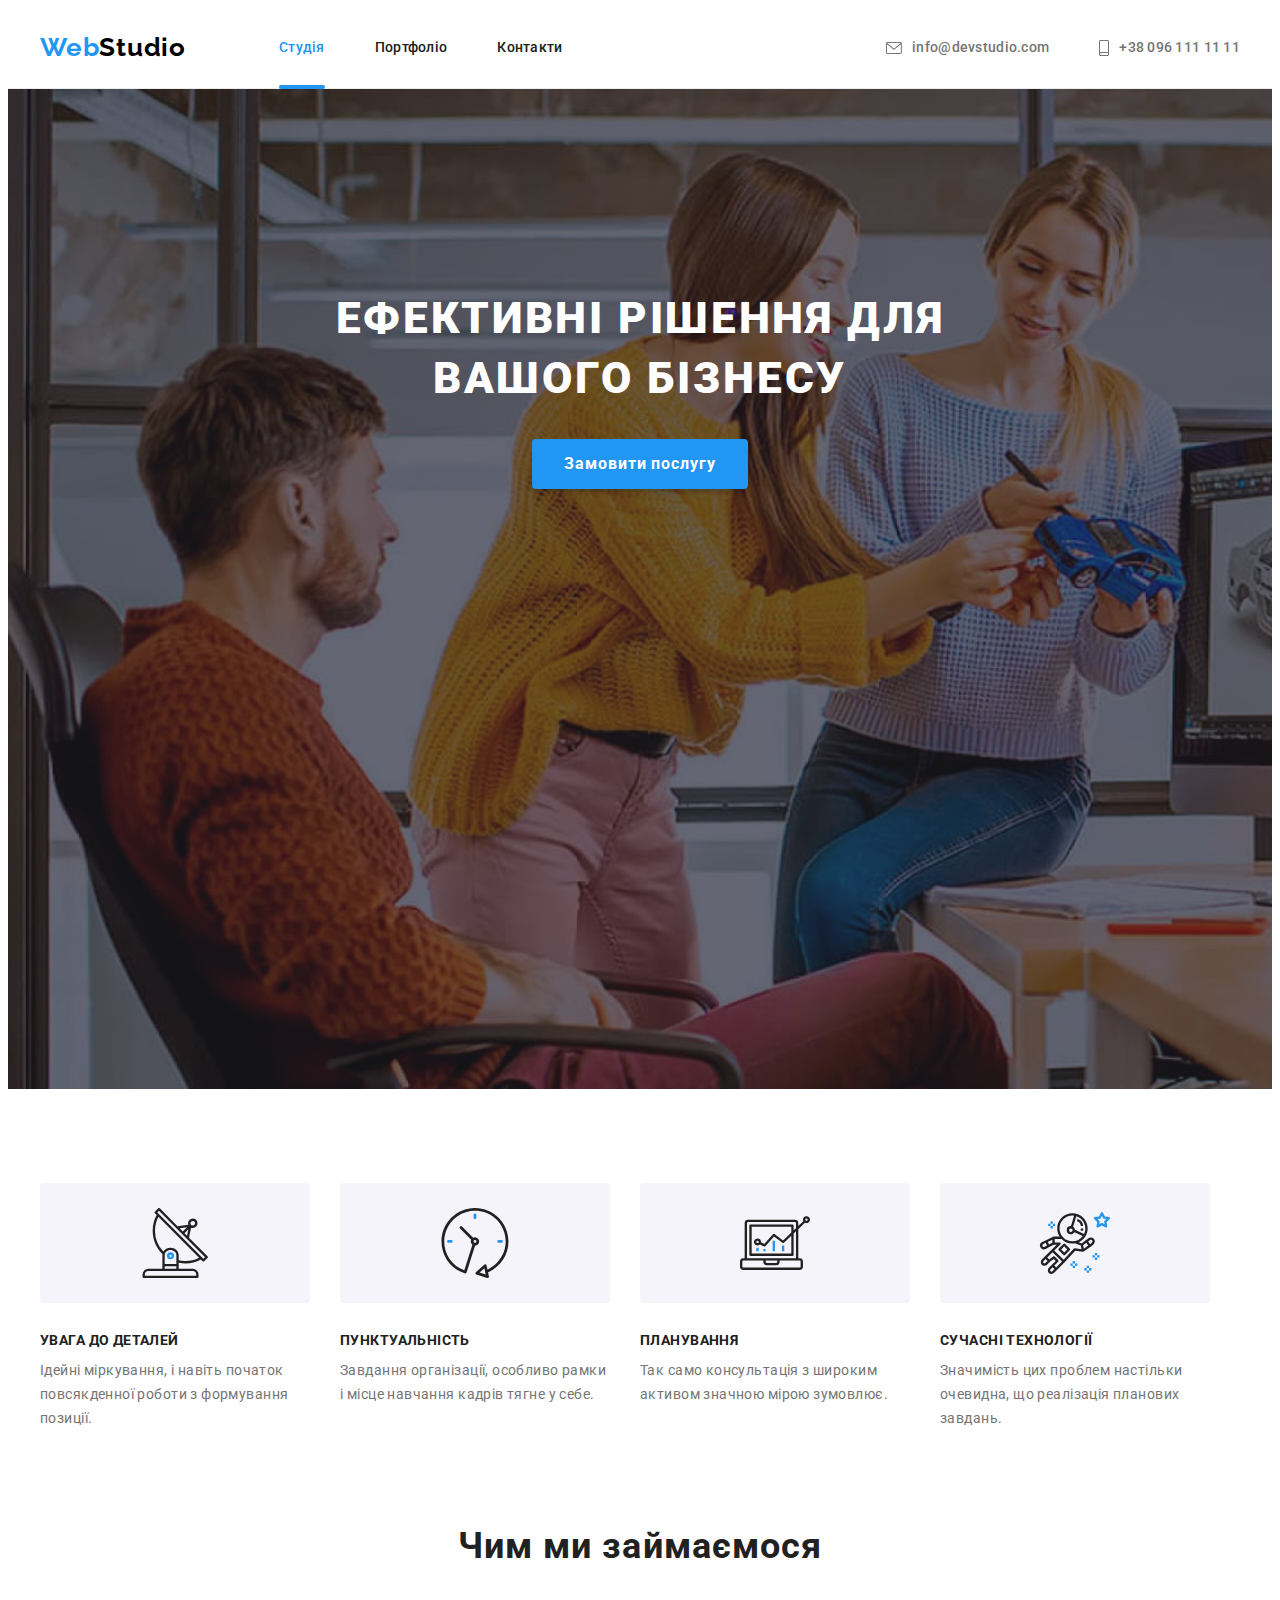
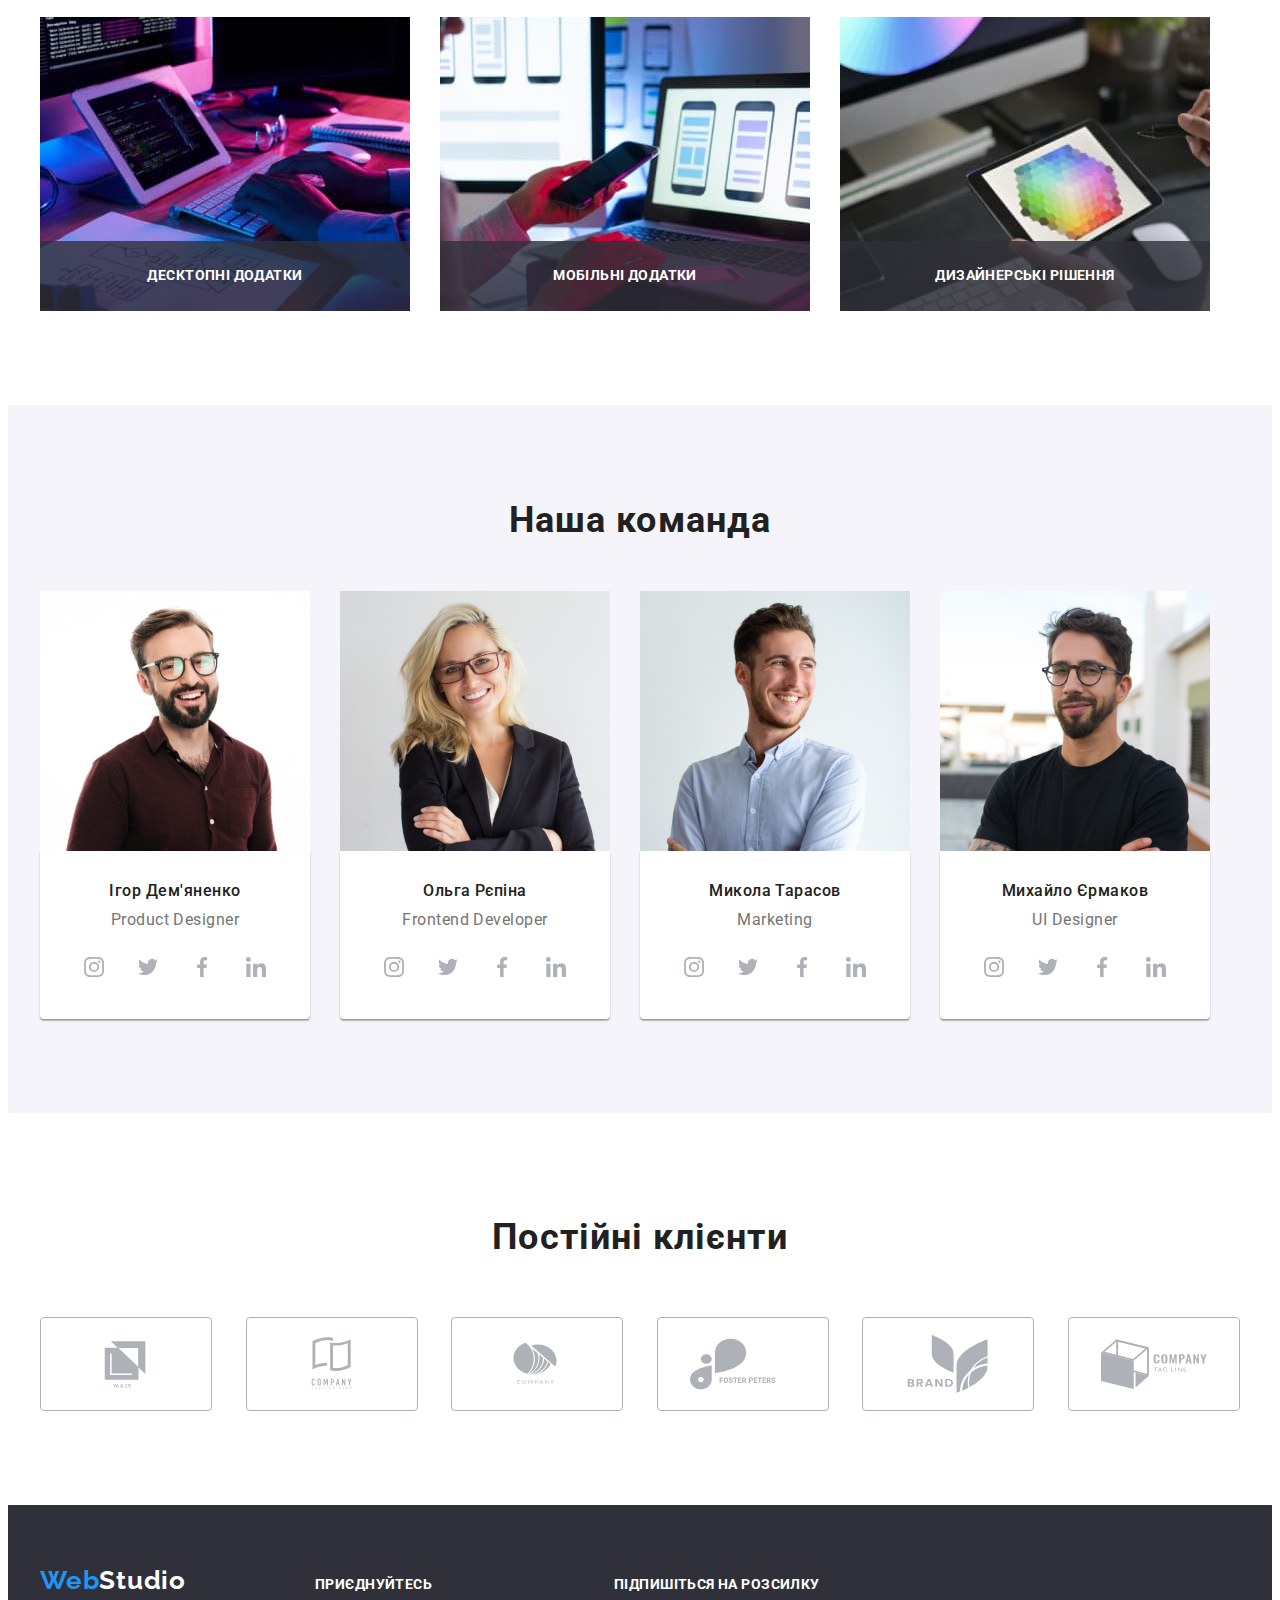
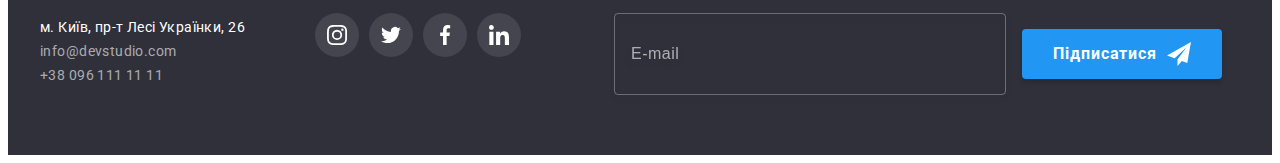
==== commit 89f60ef9: "add  "&"" ====
--- a/index.html
+++ b/index.html
@@ -18,7 +18,6 @@
       crossorigin="anonymous"
       referrerpolicy="no-referrer"
     />
-    <link rel="stylesheet" href="./css/styles.css" />
     <link rel="stylesheet" href="./css/main.min.css" />
   </head>
   <body>
@@ -552,9 +551,9 @@
               placeholder="E-mail"
             />
 
-            <button type="submit" class="mail-form__button">
+            <button type="submit" class="submit-button">
               Підписатися
-              <svg class="mail-form__icon" width="24" height="24">
+              <svg class="submit-button__icon" width="24" height="24">
                 <use href="./images/icons.svg#icon-send"></use>
               </svg>
             </button>
@@ -564,84 +563,81 @@
     </footer>
 
     <!-- МОДАЛЬНЕ ВІКНО -->
-    <section>
-      <div class="backdrop is-hidden" data-modal>
-        <div role="group" class="modal">
-          <form class="modal-form form">
-            <p class="modal-title">Залиште свої дані, ми вам передзвонимо</p>
-
-            <div class="form-field">
-              <label class="form-label" for="name">Ім'я</label>
-              <div class="input-wrap">
-                <input class="form-input" type="text" name="name" id="name" />
-                <svg class="modal-icon" width="18" height="18">
-                  <use href="./images/icons.svg#icon-person-black"></use>
-                </svg>
-              </div>
+
+    <div class="backdrop is-hidden" data-modal>
+      <div role="group" class="modal-form">
+        <form class="modal form">
+          <p class="modal__title">Залиште свої дані, ми вам передзвонимо</p>
+
+          <div class="modal__field">
+            <label class="modal__label" for="name">Ім'я</label>
+            <div class="modal__wrap">
+              <input class="modal__input" type="text" name="name" id="name" />
+              <svg class="modal__icon" width="18" height="18">
+                <use href="./images/icons.svg#icon-person-black"></use>
+              </svg>
             </div>
-
-            <div class="form-field">
-              <label class="form-label" for="tel">Телефон</label>
-              <div class="input-wrap">
-                <input class="form-input" type="tel" name="tel" id="tel" />
-                <svg class="modal-icon" width="18" height="18">
-                  <use href="./images/icons.svg#icon-phone-black"></use>
-                </svg>
-              </div>
+          </div>
+
+          <div class="modal__field">
+            <label class="modal__label" for="tel">Телефон</label>
+            <div class="modal__wrap">
+              <input class="modal__input" type="tel" name="tel" id="tel" />
+              <svg class="modal__icon" width="18" height="18">
+                <use href="./images/icons.svg#icon-phone-black"></use>
+              </svg>
             </div>
-
-            <div class="form-field">
-              <label class="form-label" for="mail">Пошта</label>
-              <div class="input-wrap">
-                <input class="form-input" type="email" name="mail" id="mail" />
-                <svg class="modal-icon" width="18" height="18">
-                  <use href="./images/icons.svg#icon-email-black"></use>
-                </svg>
-              </div>
+          </div>
+
+          <div class="modal__field">
+            <label class="modal__label" for="mail">Пошта</label>
+            <div class="modal__wrap">
+              <input class="modal__input" type="email" name="mail" id="mail" />
+              <svg class="modal__icon" width="18" height="18">
+                <use href="./images/icons.svg#icon-email-black"></use>
+              </svg>
             </div>
-
-            <div class="form-field">
-              <label class="form-label" for="coment">Коментар</label>
-              <textarea
-                name="coment"
-                id="coment"
-                rows="6"
-                placeholder="Введіть текст"
-              ></textarea>
-            </div>
-
-            <div class="form-cotnract">
-              <input
-                class="input-btn visually-hidden"
-                type="checkbox"
-                name="contract"
-                id="contract"
-              />
-              <label class="contract-label" for="contract">
-                <span>
-                  <svg class="contract-icon" width="16" height="15">
-                    <use href="./images/icons.svg#icon-Vector-check"></use></svg
-                ></span>
-                Погоджуюся з розсилкою та приймаю
-                <a href="" class="contract-link">Умови договору</a></label
-              >
-            </div>
-
-            <div class="form-send">
-              <button type="submit" class="btn-modal-send button">
-                Відправити
-              </button>
-            </div>
-
-            <button class="btn-modal" data-modal-close>
-              <svg class="icon-close" width="18" height="18">
-                <use href="./images/icons.svg#icon-close"></use>
-              </svg>
-            </button>
-          </form>
-        </div>
+          </div>
+
+          <div class="modal__field">
+            <label class="modal__label" for="coment">Коментар</label>
+            <textarea
+              name="coment"
+              id="coment"
+              rows="6"
+              placeholder="Введіть текст"
+            ></textarea>
+          </div>
+
+          <div class="cotnract">
+            <input
+              class="cotnract__checkbox visually-hidden"
+              type="checkbox"
+              name="contract"
+              id="contract"
+            />
+            <label class="cotnract__label" for="contract">
+              <span>
+                <svg class="cotnract__icon" width="16" height="15">
+                  <use href="./images/icons.svg#icon-Vector-check"></use></svg
+              ></span>
+              Погоджуюся з розсилкою та приймаю
+              <a href="" class="cotnract__link">Умови договору</a></label
+            >
+          </div>
+
+          <div class="modal__send">
+            <button type="submit" class="modal__btn button">Відправити</button>
+          </div>
+
+          <button class="btn-close" data-modal-close>
+            <svg class="btn-close__icon" width="18" height="18">
+              <use href="./images/icons.svg#icon-close"></use>
+            </svg>
+          </button>
+        </form>
       </div>
-    </section>
+    </div>
 
     <script src="./js/modal.js"></script>
   </body>
--- a/css/main.min.css
+++ b/css/main.min.css
@@ -1 +1 @@
-.logo{padding-top:24px;padding-bottom:25px;text-decoration:none;font-family:"Raleway",sans-serif;font-weight:700;font-size:26px;line-height:1.19;letter-spacing:.03em;color:#000}.title-logo{color:#2196f3}footer .logo{color:#fff}.page-footer__logo{display:flex;margin-bottom:20px;padding:0;margin-right:auto}/*# sourceMappingURL=main.min.css.map */+body{font-family:"Roboto",sans-serif;color:var(--primari-text-color);background-color:#fff}.section{padding-top:94px;padding-bottom:94px;max-width:1600px}.link{text-decoration:none;display:block;transition-property:color;transition-duration:250ms;transition-timing-function:cubic-bezier(0.4, 0, 0.2, 1)}.link:hover,.link:focus{color:var(--accent-color)}.site-nav__item--current .link{color:var(--accent-color)}.container{display:block;margin-left:auto;margin-right:auto;padding-left:15px;padding-right:15px;width:1200px}:root{--primari-text-color: #212121;--title-text-color: #212121;--accent-color: #2196f3;--accent-button-color: #2196f3;--button-text-color: #ffffff;--primari-bcg-color: #f5f5f5;--paragraph-text: #757575;--icon-fill-cololor: #757575}h1,h2,h3,h4,h5,h6,p,ul{margin-top:0;margin-bottom:0}.visually-hidden{position:absolute;white-space:nowrap;width:1px;height:1px;overflow:hidden;border:0;padding:0;clip:rect(0 0 0 0);-webkit-clip-path:inset(50%);clip-path:inset(50%);margin:-1px}a{font-family:inherit;outline:none}a.link{color:var(--primari-text-color)}ul{list-style:none;font-style:normal}img{display:block}button{display:inline-block;font-family:inherit;cursor:pointer;text-align:center;outline:none}.button{background:#f5f4fa;border-radius:4px;padding:6px 22px;transition-property:color,background-color,box-shadow;transition-duration:250ms;transition-timing-function:cubic-bezier(0.4, 0, 0.2, 1)}.button:hover,.button:focus{color:#fff;background-color:var(--accent-color);box-shadow:0px 3px 1px rgba(0,0,0,.1),0px 1px 2px rgba(0,0,0,.08),0px 2px 2px rgba(0,0,0,.12);border-radius:4px}.hero__button{border:none;font-weight:700;font-size:16px;line-height:1.88;min-width:216px;padding:10px 32px;letter-spacing:.06em;outline:none;background:#2196f3;box-shadow:0px 4px 4px rgba(0,0,0,.15);border-radius:4px;color:var(--button-text-color);transition-property:background-color;transition-duration:250ms;transition-timing-function:cubic-bezier(0.4, 0, 0.2, 1)}.hero__button:active{background:#188ce8}.submit-button{padding:10px 28px;width:200px;height:50px;display:inline-flex;justify-content:center;align-items:center;font-weight:700;font-size:16px;line-height:1.88;letter-spacing:.06em;color:#fff;background:#2196f3;box-shadow:0px 4px 4px rgba(0,0,0,.15);border-radius:4px;border:none}.modal__btn{font-weight:700;font-size:16px;line-height:1.88;letter-spacing:.06em;max-width:200px;color:#fff;padding:10px 52px;background:#2196f3;box-shadow:0px 4px 4px rgba(0,0,0,.15);border-radius:4px;border:none;transition:background 250ms cubic-bezier(0.4, 0, 0.2, 1)}.modal__btn:hover,.modal__btn:focus{background:#188ce8}.btn-close{display:flex;align-items:center;justify-content:center;position:absolute;top:8px;right:8px;width:30px;height:30px;border-radius:50%;padding:0;color:#000;font-size:18px;background:#fff;border:1px solid rgba(0,0,0,.1)}.btn-close__icon{fill:#000;background:#fff;transition:fill 250ms cubic-bezier(0.4, 0, 0.2, 1)}.btn-close__icon:hover,.btn-close__icon:focus{fill:var(--accent-color)}.portfolio__button{background:#f5f4fa;border-radius:4px;border:none;font-weight:500;font-size:16px;line-height:1.62;text-align:center;letter-spacing:.03em;color:#212121}.page-header__navigate{display:flex}.page-header{max-width:1600px;border-bottom:1px solid #ececec}.page-header__container{display:flex;align-items:center}.site-nav{display:flex;align-items:center;margin-left:93px;padding-left:0;font-weight:500;font-size:14px;line-height:1.14;letter-spacing:.02em;color:#212121}.site-nav__item{position:relative;padding-top:32px;padding-bottom:32px}.site-nav__item:not(:last-child){margin-right:50px}.site-contacts{display:flex;align-items:center;margin-left:auto;padding-left:0}.site-contacts__item{display:inline-flex;padding-top:32px;padding-bottom:32px}.site-contacts__item:nth-last-child(2){margin-right:50px}.site-contacts .link{font-weight:500;font-size:14px;line-height:1.14;letter-spacing:.02em;color:#757575}.site-nav__item--current::after{position:absolute;display:inline-block;content:"";width:100%;height:4px;bottom:-1px;left:0;background:var(--accent-color);border-radius:2px}.site-contacts__link{display:flex;align-items:center;fill:#757575}.site-contacts__link.link:hover,.site-contacts__link:focus{color:var(--accent-color);fill:var(--accent-color)}.icon-envelope{width:16px;height:12px;margin-right:10px;fill:inherit;transition:fill 250ms cubic-bezier(0.4, 0, 0.2, 1)}.icon-tel{display:flex;width:10px;height:16px;margin-right:10px;fill:inherit;transition:fill 250ms cubic-bezier(0.4, 0, 0.2, 1)}.logo{padding-top:24px;padding-bottom:25px;text-decoration:none;font-family:"Raleway",sans-serif;font-weight:700;font-size:26px;line-height:1.19;letter-spacing:.03em;color:#000}.title-logo{color:#2196f3}.page-footer__logo{display:flex;margin-bottom:20px;padding:0;margin-right:auto;color:#fff}.hero{text-align:center;max-width:1600px;height:600px;padding-top:200px;padding-bottom:200px;background-color:#2f303a;background-image:linear-gradient(to right, rgba(47, 48, 58, 0.4), rgba(47, 48, 58, 0.4)),url(../images/hero.jpg);background-size:cover;background-repeat:no-repeat;background-color:#c4c4c4}.hero-title{text-align:center;font-weight:900;font-size:44px;line-height:1.36;letter-spacing:.06em;text-transform:uppercase;color:#fff;margin-bottom:30px}.features__title{color:var(--primari-bcg-color)}.features__list{display:flex;padding-left:0}.features__item{max-width:270px}.features__item:not(:last-child){margin-right:30px}.features__name{font-weight:700;font-size:14px;line-height:1.14;letter-spacing:.03em;text-transform:uppercase;color:var(--primari-text-color);margin-bottom:10px}.features__icon{display:flex;align-items:center;width:270px;height:120px;background:#f5f4fa;border-radius:4px;margin-bottom:30px}.features__text{font-size:14px;line-height:1.71;letter-spacing:.03em;color:var(--paragraph-text)}.products{padding-top:0}.products__title{font-weight:700;font-size:36px;line-height:1.17;text-align:center;letter-spacing:.03em;color:var(--primari-text-color);margin-bottom:50px}.products__list{padding:0;display:flex;flex-wrap:wrap}.products__item{display:flex;margin-right:30px}.products__item:nth-child(3n){margin-right:0}.products__thumb{position:relative}.products__text{font-weight:700;font-size:14px;line-height:1.14;text-align:center;letter-spacing:.03em;text-transform:uppercase;color:#fff}.products__box{position:absolute;bottom:0;width:100%;height:70px;display:flex;justify-content:center;align-items:center;background:rgba(47,48,58,.8)}.team{background-color:#f5f4fa}.team__title{font-weight:700;font-size:36px;line-height:1.17;text-align:center;letter-spacing:.03em;color:var(--primari-text-color);margin-bottom:50px}.team__list{padding:0;display:flex;text-align:center}.team__employee{padding-top:30px;padding-bottom:30px;box-shadow:0px 1px 3px rgba(0,0,0,.12),0px 1px 1px rgba(0,0,0,.14),0px 2px 1px rgba(0,0,0,.2);border-radius:0px 0px 4px 4px}.team__item{background-color:#fff;margin-right:30px}.team__name{font-weight:500;font-size:16px;line-height:1.19;letter-spacing:.03em;color:var(--primari-text-color);margin-bottom:10px}.team__text{font-size:16px;line-height:1.19;letter-spacing:.03em;color:var(--paragraph-text);margin-bottom:16px}.portfolio__title{color:var(--primari-bcg-color)}.portfolio__nav{display:flex;justify-content:center;padding-left:0;margin-bottom:50px}.portfolio__item{margin-right:8px}.portfolio__item:nth-child(5n){margin-right:0}.gallery{display:flex;flex-wrap:wrap;padding-left:0}.gallery__title{font-weight:700;font-size:18px;line-height:2;letter-spacing:.06em;color:var(--primari-text-color)}.gallery__content{padding:20px 24px}.gallery__icon{position:relative;display:block;border:1px solid #eee;transition:box-shadow 250ms cubic-bezier(0.4, 0, 0.2, 1)}.gallery__icon:hover,.gallery__icon:focus{box-shadow:0px 1px 1px rgba(0,0,0,.12),0px 4px 4px rgba(0,0,0,.06),1px 4px 6px rgba(0,0,0,.16)}.gallery__thumb{position:relative;overflow:hidden}.gallery__overlay{position:absolute;top:0;width:100%;height:100%;padding:63px 24px;font-weight:400;font-size:18px;line-height:1.56;letter-spacing:.03em;color:#fff;background-color:rgba(33,150,243,.9);transform:translateY(100%);transition:transform 250ms cubic-bezier(0.4, 0, 0.2, 1)}.gallery__icon:hover .gallery__overlay,.gallery__icon:focus .gallery__overlay{transform:translateY(0)}.gallery__item{width:calc((100% - 60px)/3);margin-right:30px;margin-bottom:30px}.gallery__item:nth-child(3n){margin-right:0}.gallery__item:nth-last-child(-n+3){margin-bottom:0}.gallery__text{font-size:16px;line-height:1.88;letter-spacing:.03em;color:var(--paragraph-text)}.clients{max-width:1600px}.clients__title{font-weight:700;font-size:36px;line-height:1.67;text-align:center;letter-spacing:.03em;color:var(--title-text-color);margin-bottom:50px}.clients__list{display:flex;align-items:center;justify-content:space-between;padding:0;fill:#afb1b8}.clients__link{display:flex;justify-content:center;align-items:center;width:170px;height:92px;outline:none;border:1px solid #afb1b8;border-radius:4px;transition-property:border;transition-duration:250ms;transition-timing-function:cubic-bezier(0.4, 0, 0.2, 1)}.clients__link:hover,.clients__link:focus{border:1px solid var(--accent-color)}.clients__icon{fill:#afb1b8;border:none;transition:fill 250ms cubic-bezier(0.4, 0, 0.2, 1)}.clients__link:focus .clients__icon,.clients__link:hover .clients__icon{fill:var(--accent-color)}.page-footer{padding-top:60px;padding-bottom:60px;max-width:1600px;background-color:#2f303a}.page-footer__container{display:flex}.address{display:flex;margin-right:auto}.address__list{display:inline-block;padding-left:0}.address__list .link:hover,.address__list .link:focus{color:var(--accent-color)}.place-text{font-size:14px;line-height:1.71;letter-spacing:.03em;color:#fff;transition-property:color,background-color;transition-duration:250ms;transition-timing-function:cubic-bezier(0.4, 0, 0.2, 1)}.link:hover>.place-text,.link:focus>.place-text{color:var(--accent-color)}.address__contacts .link{font-size:14px;line-height:1.71;letter-spacing:.03em;color:rgba(255,255,255,.6)}.page-footer__contacts{display:flex;flex-direction:column}.address__container{display:flex;flex-direction:column}.networks__item{margin-right:10px}.networks__item:last-child{margin-right:0}.networks__item:nth-child(4n){margin-right:0}.networks__link--bottom{background:rgba(255,255,255,.1);outline:none;transition-property:background;transition-duration:250ms;transition-timing-function:cubic-bezier(0.4, 0, 0.2, 1)}.networks__icon{fill:#afb1b8;transition:fill 250ms cubic-bezier(0.4, 0, 0.2, 1)}.networks__icon--join{fill:#fff;transition:none}.networks__link{display:flex;align-items:center;justify-content:center;width:44px;height:44px;border-radius:50%;outline:none;transition-property:fill,background-color;transition-duration:250ms;transition-timing-function:cubic-bezier(0.4, 0, 0.2, 1)}.networks__link:hover,.networks__link:focus{background-color:var(--accent-color)}.networks__link:hover .networks__icon,.networks__link:hover .networks__icon,.networks__link:focus .networks__icon,.networks__link:focus .networks__icon{fill:#fff}.networks{display:flex;justify-content:space-between;margin-right:32px;margin-left:32px;padding:0}.social{display:flex;flex-direction:column;margin-top:12px;margin-left:70px}.networks--bottom{display:flex;padding:0;margin:0}.social__title{font-weight:700;font-size:14px;line-height:1.14;letter-spacing:.03em;text-transform:uppercase;color:#fff;margin-bottom:20px}.backdrop{position:fixed;top:0;left:0;width:100%;height:100%;background:rgba(47,48,58,.5);opacity:1;transition:opacity 250ms cubic-bezier(0.4, 0, 0.2, 1)}.backdrop.is-hidden{opacity:0;pointer-events:none;visibility:hidden}.backdrop.is-hidden .modal{transform:translate(-50%, -50%) scale(2)}.modal{position:absolute;top:50%;left:50%;width:528px;min-height:581px;padding:10px;padding:40px;margin-left:auto;margin-right:auto;background:#fff;box-shadow:0px 1px 3px rgba(0,0,0,.12),0px 1px 1px rgba(0,0,0,.14),0px 2px 1px rgba(0,0,0,.2);border-radius:4px;transform:translate(-50%, -50%) scale(1);transition:transform 250ms cubic-bezier(0.4, 0, 0.2, 1)}.modal__field{display:flex;flex-direction:column;margin-bottom:10px;border:none}.modal__field textarea::-moz-placeholder{font-size:12px;line-height:1.67;letter-spacing:.01em;color:rgba(117,117,117,.5)}.modal__field textarea:-ms-input-placeholder{font-size:12px;line-height:1.67;letter-spacing:.01em;color:rgba(117,117,117,.5)}.modal__field textarea::placeholder{font-size:12px;line-height:1.67;letter-spacing:.01em;color:rgba(117,117,117,.5)}.modal__title{font-weight:700;font-size:20px;line-height:1.15;text-align:center;letter-spacing:.03em;color:#212121;margin-top:0;margin-bottom:12px}.modal__input{padding:11px 12px;padding-top:11px;padding-right:12px;padding-bottom:11px;padding-left:42px;width:100%;height:40px;outline:none;background-color:rgba(0,0,0,0);border:1px solid rgba(33,33,33,.2);border-radius:4px;transition:border 250ms cubic-bezier(0.4, 0, 0.2, 1)}.modal__input:hover,.modal__input:focus{border:1px solid #2196f3}.modal__icon{position:absolute;left:12px;top:50%;transform:translateY(-50%);fill:#212121;transition:fill 250ms cubic-bezier(0.4, 0, 0.2, 1)}.modal__input:hover+.modal__icon,.modal__input:focus+.modal__icon{fill:var(--accent-color)}textarea{padding:12px 16px;outline:none;resize:none;border:1px solid rgba(33,33,33,.2);border-radius:4px;transition:border 250ms cubic-bezier(0.4, 0, 0.2, 1)}textarea:hover,textarea:focus{border:1px solid #2196f3}.modal__label{margin-bottom:4px;font-size:12px;line-height:1.67;letter-spacing:.01em;color:#757575}.modal__send{display:flex;justify-content:center}.modal__wrap{position:relative;display:flex}.modal__wrap:hover>input{border:1px solid #2196f3}.modal__wrap:hover>svg{fill:var(--accent-color)}.cotnract__label{display:flex;align-items:center;font-size:14px;line-height:1.71;letter-spacing:.03em;color:#757575}.cotnract__link{color:#2196f3}.cotnract{margin-top:20px;margin-right:auto;margin-bottom:30px;margin-left:12px}.subscribe{display:flex;flex-direction:column;margin-top:12px;margin-left:93px}.subscribe__title{font-weight:700;font-size:14px;line-height:1.14;letter-spacing:.03em;text-transform:uppercase;color:#fff;margin-bottom:20px}.submit-button__icon{margin-left:10px}.mail-form__text{padding:15px 16px;width:358px;height:50px;margin-right:12px;outline:none;background-color:rgba(0,0,0,0);color:#fff;border:1px solid rgba(255,255,255,.3);filter:drop-shadow(0px 4px 4px rgba(0, 0, 0, 0.15));border-radius:4px;transition:border 250ms cubic-bezier(0.4, 0, 0.2, 1)}.mail-form__text:hover,.mail-form__text:focus{border:1px solid #2196f3}.mail-form__text::-moz-placeholder{font-size:16px;line-height:1.25;letter-spacing:.03em;color:rgba(255,255,255,.6)}.mail-form__text:-ms-input-placeholder{font-size:16px;line-height:1.25;letter-spacing:.03em;color:rgba(255,255,255,.6)}.mail-form__text::placeholder{font-size:16px;line-height:1.25;letter-spacing:.03em;color:rgba(255,255,255,.6)}.cotnract__label>span{display:flex;align-items:center;justify-content:center;width:16px;height:15px;border:2px solid #212121;border-radius:4px;margin-right:7px;fill:rgba(0,0,0,0);transition:fill 250ms cubic-bezier(0.4, 0, 0.2, 1),border 250ms cubic-bezier(0.4, 0, 0.2, 1)}.cotnract__checkbox:checked+.cotnract__label>span{background-color:var(--accent-color);border-color:rgba(0,0,0,0);fill:#fff}/*# sourceMappingURL=main.min.css.map */